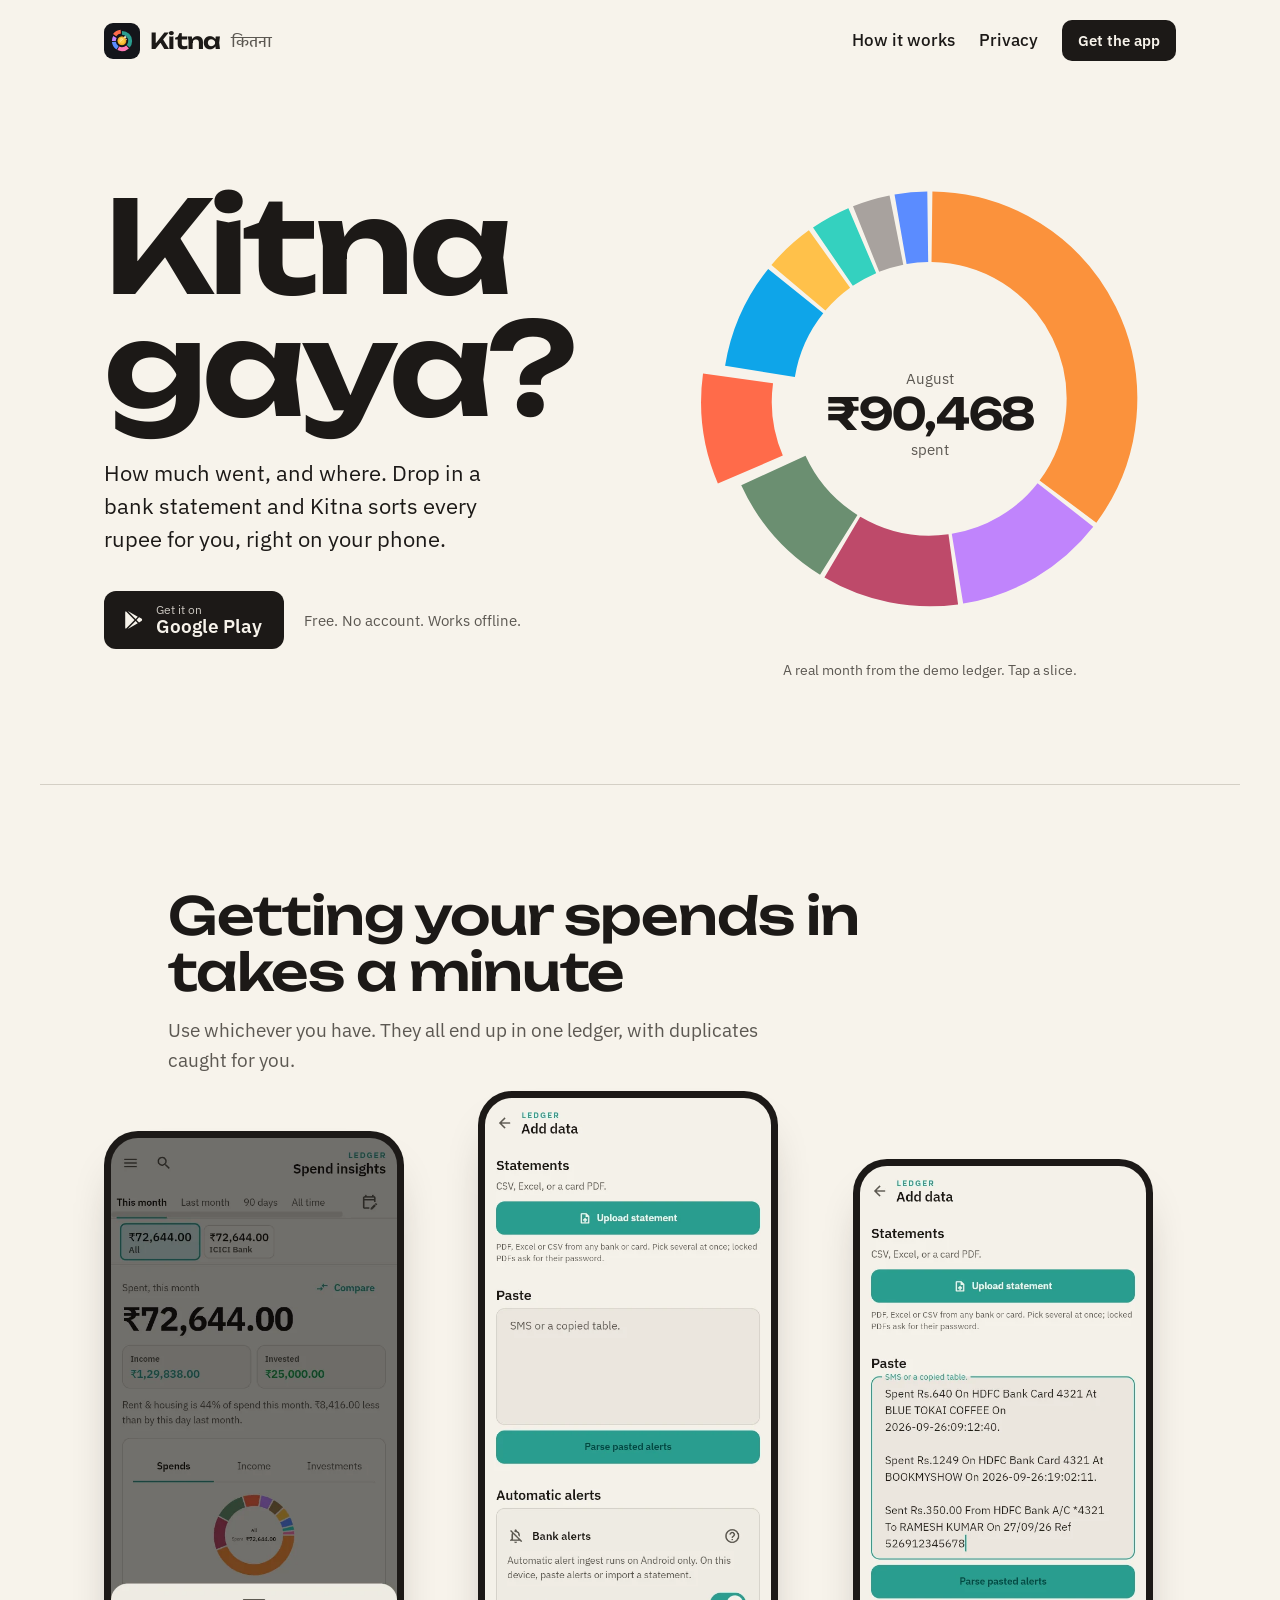
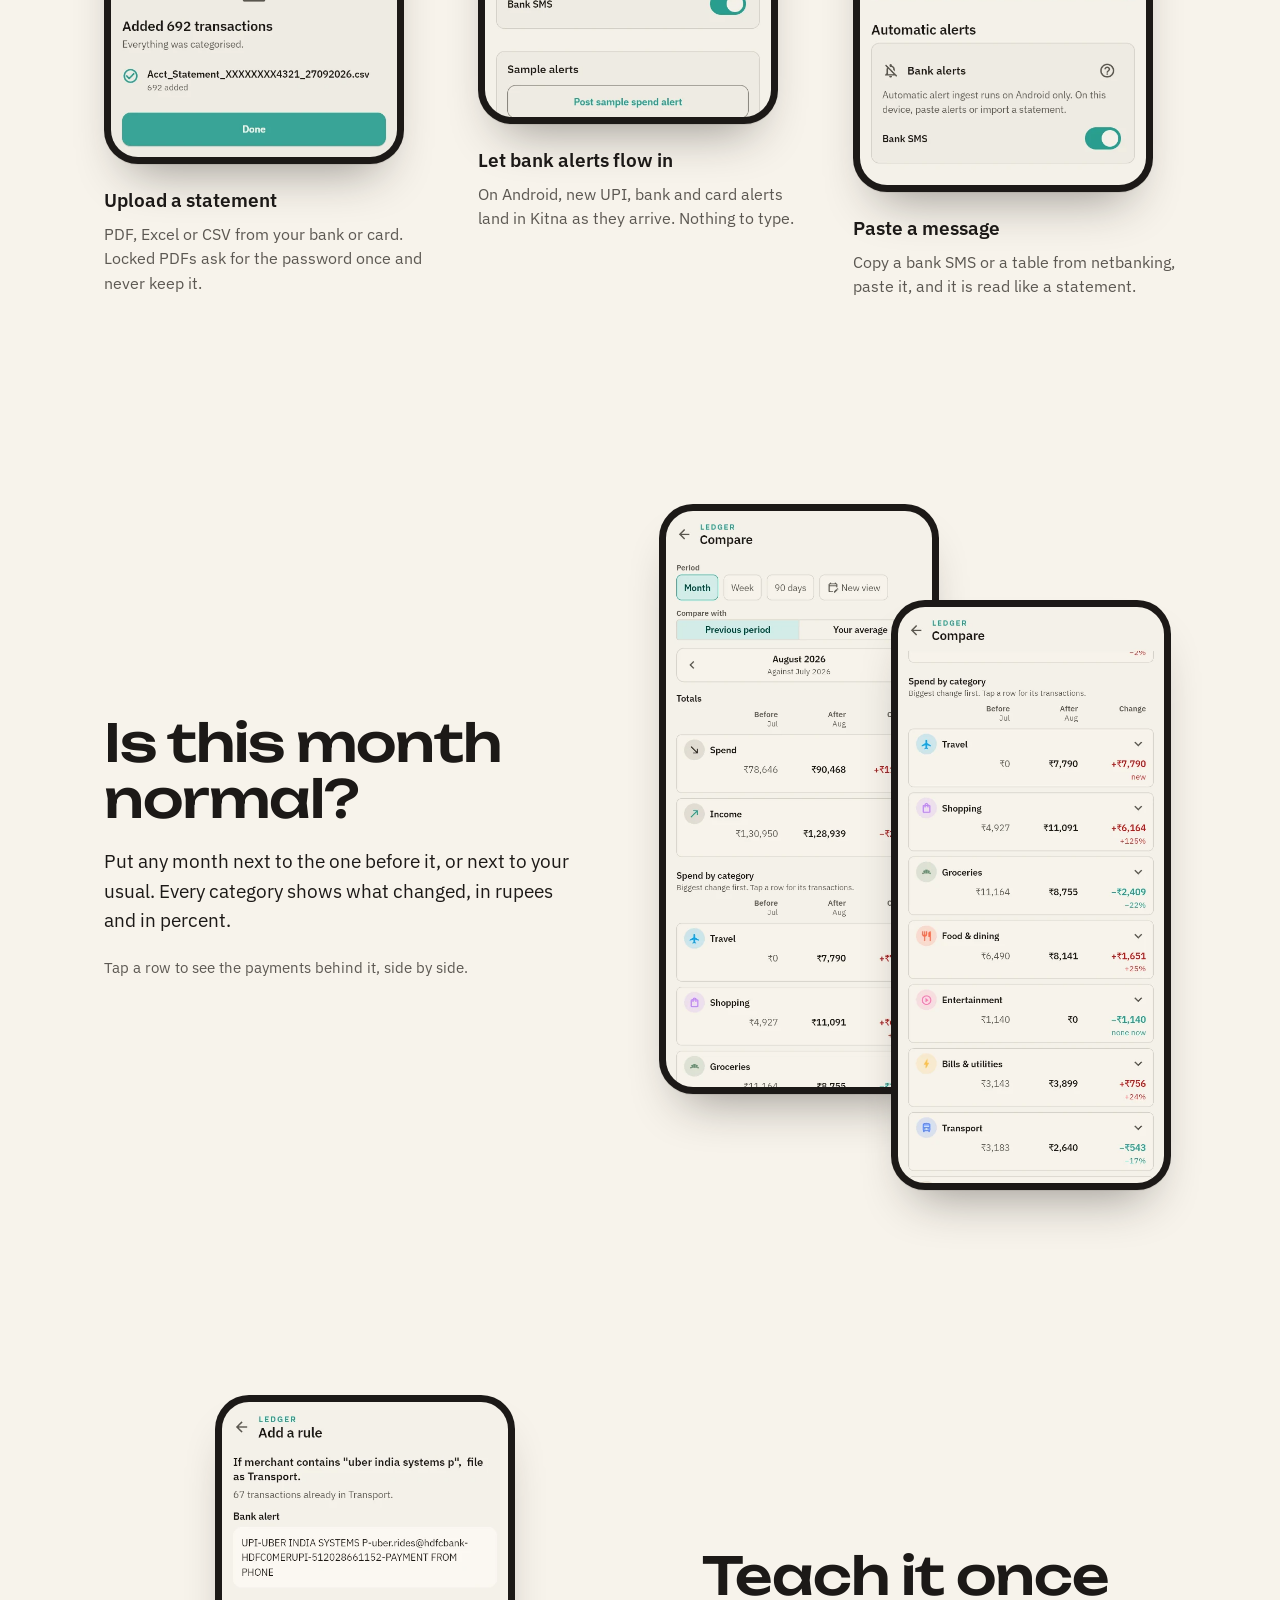
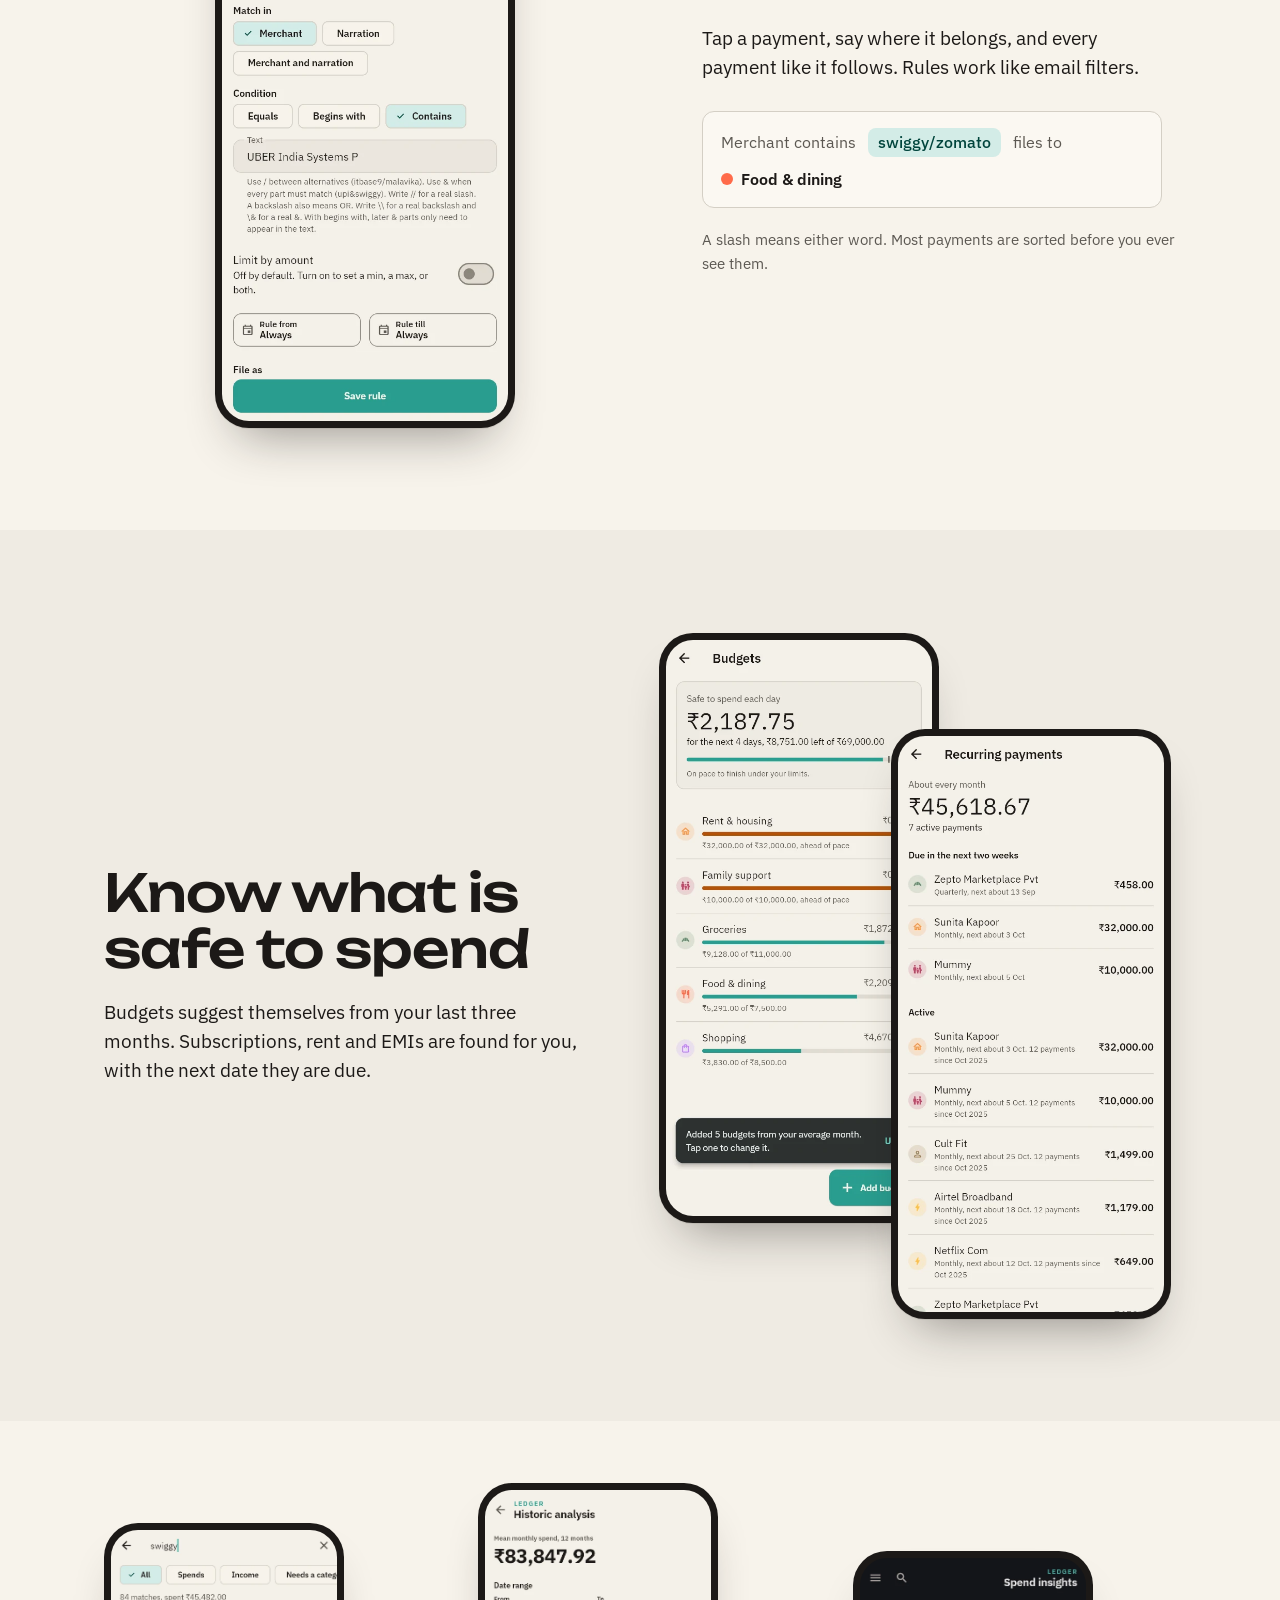
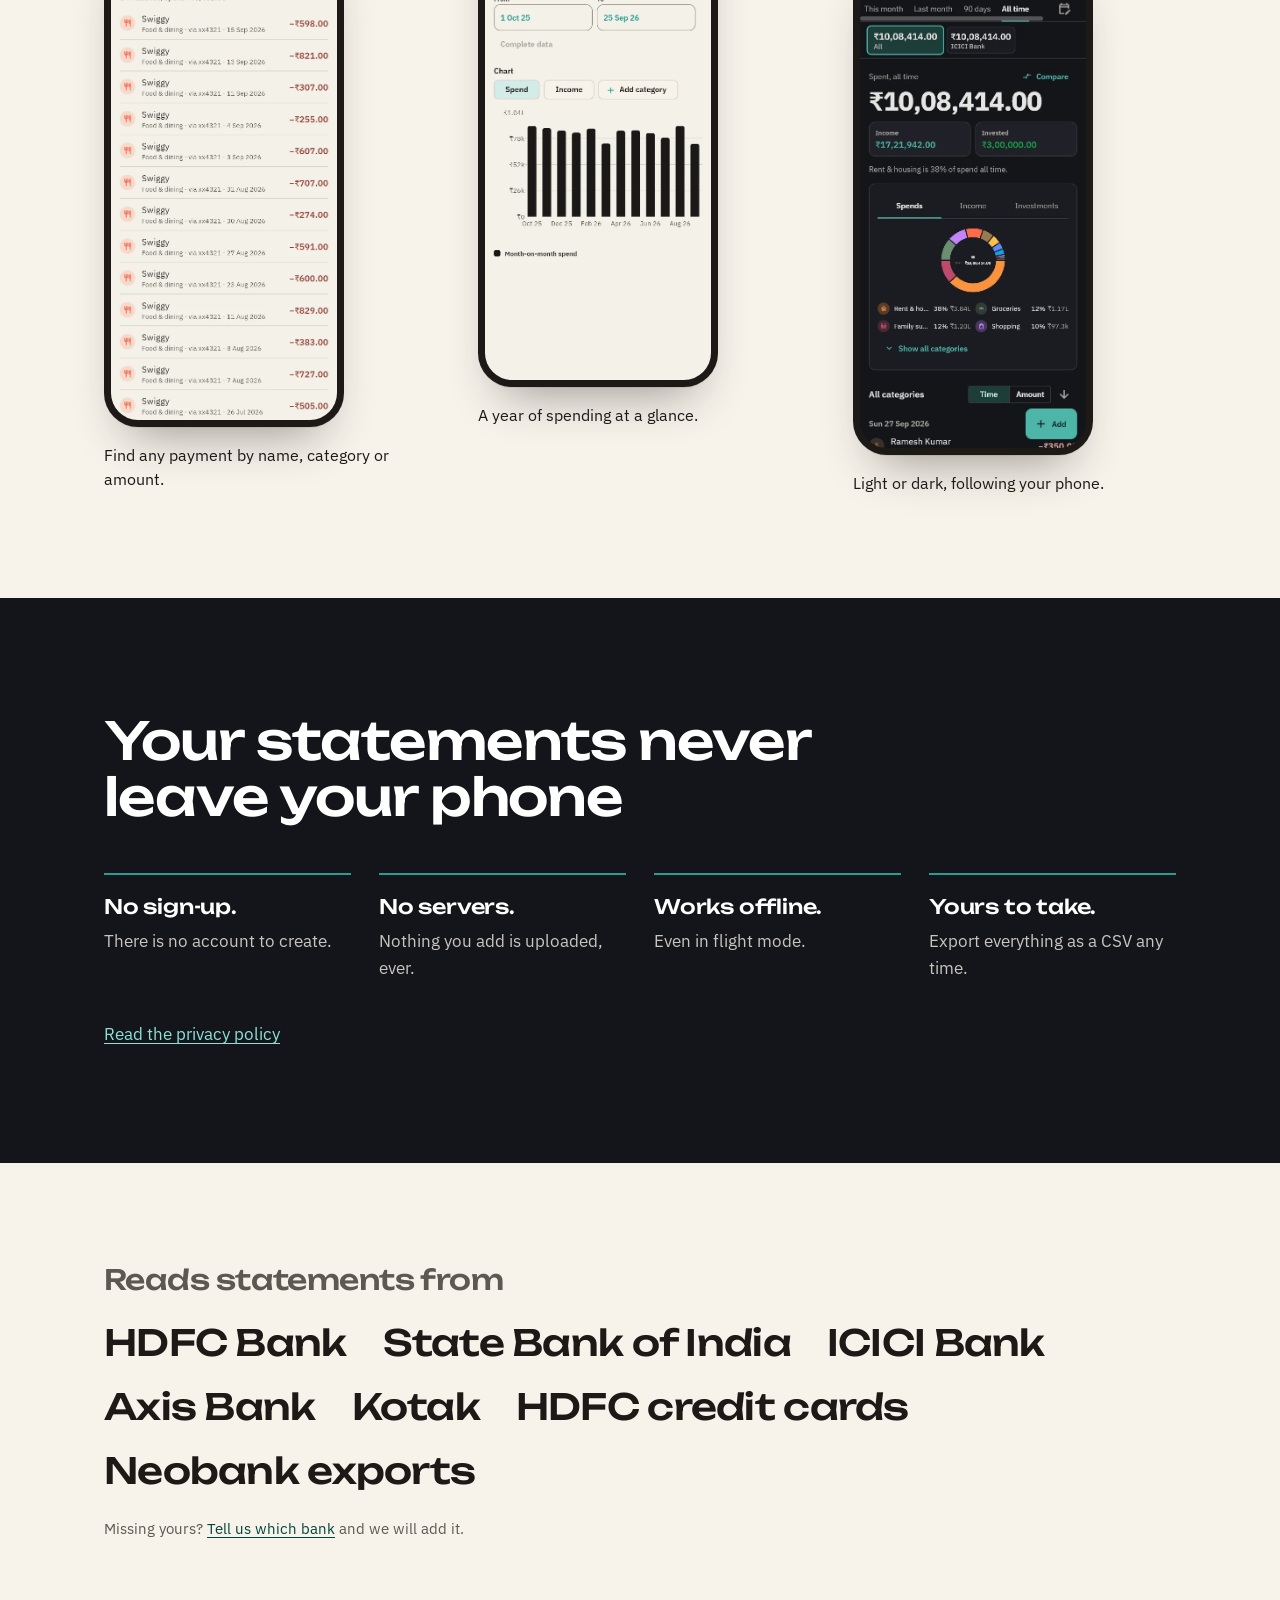
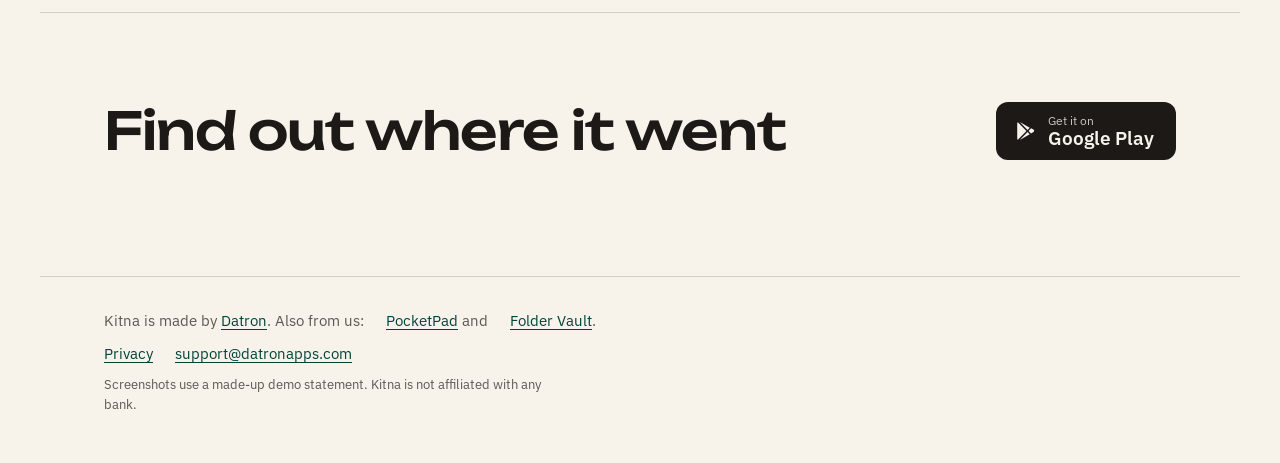
==== index.html @ cb7d28a0 "Kitna landing page, privacy policy and demo screenshots. Static site for GitHub Pages at kitna.datro" ====
<!doctype html>
<html lang="en-IN">
<head>
  <meta charset="utf-8">
  <meta name="viewport" content="width=device-width, initial-scale=1">
  <title>Kitna: see where your money went</title>
  <meta name="description" content="Drop in a bank or card statement and Kitna sorts every rupee into categories, right on your Android phone. Compare months, set budgets, find subscriptions. No account, fully offline.">
  <link rel="canonical" href="https://kitna.datronapps.com/">
  <meta name="theme-color" content="#F7F3EB">
  <link rel="icon" type="image/svg+xml" href="assets/icons/kitna.svg">
  <link rel="icon" type="image/png" sizes="512x512" href="assets/icons/kitna_512.png">
  <link rel="apple-touch-icon" href="assets/icons/kitna_512.png">

  <meta property="og:type" content="website">
  <meta property="og:site_name" content="Kitna">
  <meta property="og:title" content="Kitna: see where your money went">
  <meta property="og:description" content="Bank statements and alerts in, a clear monthly spending picture out. Private, offline, made for Indian banks.">
  <meta property="og:url" content="https://kitna.datronapps.com/">
  <meta property="og:image" content="https://kitna.datronapps.com/assets/og_banner.png">
  <meta name="twitter:card" content="summary_large_image">

  <link rel="preconnect" href="https://fonts.googleapis.com">
  <link rel="preconnect" href="https://fonts.gstatic.com" crossorigin>
  <link href="https://fonts.googleapis.com/css2?family=IBM+Plex+Sans:wght@400;500;600&family=IBM+Plex+Sans+Devanagari:wght@500&family=Unbounded:wght@500;600&display=swap" rel="stylesheet">
  <link rel="stylesheet" href="styles.css">

  <script type="application/ld+json">
  {
    "@context": "https://schema.org",
    "@type": "SoftwareApplication",
    "name": "Kitna",
    "alternateName": "Kitna: spending insights",
    "operatingSystem": "Android",
    "applicationCategory": "FinanceApplication",
    "description": "Turns Indian bank and card statements, UPI and bank alerts into a monthly spending picture. Everything stays on the phone.",
    "offers": { "@type": "Offer", "price": "0", "priceCurrency": "INR" },
    "publisher": { "@type": "Organization", "name": "Datron", "url": "https://datronapps.com" }
  }
  </script>
</head>
<body>
  <a class="skip" href="#main">Skip to content</a>

  <header class="top">
    <a class="brand" href="./" aria-label="Kitna home">
      <img src="assets/icons/kitna.svg" alt="" width="36" height="36">
      <span class="brand-name">Kitna</span>
      <span class="brand-hi" lang="hi">कितना</span>
    </a>
    <nav class="top-nav" aria-label="Main">
      <a href="#ways">How it works</a>
      <a href="#privacy">Privacy</a>
      <a class="btn btn-small" href="https://play.google.com/store/apps/details?id=com.datron.budjet_spendtracker" data-play>Get the app</a>
    </nav>
  </header>

  <main id="main">
    <!-- Hero: the ring is the one bold thing on the page. -->
    <section class="hero">
      <div class="hero-copy">
        <h1>Kitna gaya?</h1>
        <p class="lead">How much went, and where. Drop in a bank statement and Kitna sorts every rupee for you, right on your phone.</p>
        <div class="cta-row">
          <a class="btn play" href="https://play.google.com/store/apps/details?id=com.datron.budjet_spendtracker" data-play>
            <svg viewBox="0 0 24 24" width="22" height="22" aria-hidden="true"><path fill="currentColor" d="M4.2 2.4 13.6 12l-9.4 9.6a1.6 1.6 0 0 1-.7-1.4V3.8c0-.6.3-1.1.7-1.4Zm10.6 10.8 2.4 2.4-10.9 6.2 8.5-8.6Zm3.8-4.3 2.6 1.5c1 .6 1 2.1 0 2.7l-2.6 1.5-2.7-2.6 2.7-3.1ZM6.3 2.2l10.9 6.2-2.4 2.4-8.5-8.6Z"/></svg>
            <span><small>Get it on</small>Google Play</span>
          </a>
          <p class="cta-note">Free. No account. Works offline.</p>
        </div>
      </div>

      <figure class="ring-wrap">
        <svg class="ring" id="ring" viewBox="-160 -160 320 320" role="group" aria-label="August spending by category. Select a slice to see its amount."></svg>
        <div class="ring-centre" aria-live="polite">
          <span class="rc-label" id="rc-label">August</span>
          <span class="rc-amount" id="rc-amount">₹90,468</span>
          <span class="rc-sub" id="rc-sub">spent</span>
        </div>
        <figcaption>A real month from the demo ledger. Tap a slice.</figcaption>
      </figure>
    </section>

    <section class="ways" id="ways" aria-labelledby="ways-h">
      <div class="section-head">
        <h2 id="ways-h">Getting your spends in takes a minute</h2>
        <p>Use whichever you have. They all end up in one ledger, with duplicates caught for you.</p>
      </div>
      <ul class="phones-row">
        <li>
          <div class="phone"><img src="assets/screenshots/import.webp" alt="Import sheet: Added 692 transactions, everything was categorised." width="515" height="1115" loading="lazy"></div>
          <h3>Upload a statement</h3>
          <p>PDF, Excel or CSV from your bank or card. Locked PDFs ask for the password once and never keep it.</p>
        </li>
        <li>
          <div class="phone"><img src="assets/screenshots/alerts.webp" alt="Add data page with automatic bank alerts switched on." width="515" height="1115" loading="lazy"></div>
          <h3>Let bank alerts flow in</h3>
          <p>On Android, new UPI, bank and card alerts land in Kitna as they arrive. Nothing to type.</p>
        </li>
        <li>
          <div class="phone"><img src="assets/screenshots/paste-sms.webp" alt="Three bank SMS pasted into the paste box." width="515" height="1115" loading="lazy"></div>
          <h3>Paste a message</h3>
          <p>Copy a bank SMS or a table from netbanking, paste it, and it is read like a statement.</p>
        </li>
      </ul>
    </section>

    <section class="feature compare" aria-labelledby="compare-h">
      <div class="feature-copy">
        <h2 id="compare-h">Is this month normal?</h2>
        <p>Put any month next to the one before it, or next to your usual. Every category shows what changed, in rupees and in percent.</p>
        <p class="aside">Tap a row to see the payments behind it, side by side.</p>
      </div>
      <div class="feature-art duo">
        <div class="phone"><img src="assets/screenshots/compare.webp" alt="Compare: August 2026 against July 2026, spend up 15 percent." width="515" height="1115" loading="lazy"></div>
        <div class="phone offset"><img src="assets/screenshots/compare-row.webp" alt="Compare by category, travel and shopping up the most." width="515" height="1115" loading="lazy"></div>
      </div>
    </section>

    <section class="feature rules" aria-labelledby="rules-h">
      <div class="feature-art">
        <div class="phone"><img src="assets/screenshots/rule-editor.webp" alt="Add a rule: if merchant contains Uber India, file as Transport." width="515" height="1115" loading="lazy"></div>
      </div>
      <div class="feature-copy">
        <h2 id="rules-h">Teach it once</h2>
        <p>Tap a payment, say where it belongs, and every payment like it follows. Rules work like email filters.</p>
        <div class="rule-demo" aria-label="Example rule">
          <span class="rd-field">Merchant contains</span>
          <code>swiggy/zomato</code>
          <span class="rd-files">files to</span>
          <span class="rd-cat"><i style="background:#FF6B4A"></i>Food &amp; dining</span>
        </div>
        <p class="aside">A slash means either word. Most payments are sorted before you ever see them.</p>
      </div>
    </section>

    <section class="feature plan" aria-labelledby="plan-h">
      <div class="feature-copy">
        <h2 id="plan-h">Know what is safe to spend</h2>
        <p>Budgets suggest themselves from your last three months. Subscriptions, rent and EMIs are found for you, with the next date they are due.</p>
      </div>
      <div class="feature-art duo">
        <div class="phone"><img src="assets/screenshots/budgets.webp" alt="Budgets: safe to spend 2,187 rupees each day for the next 4 days." width="515" height="1115" loading="lazy"></div>
        <div class="phone offset"><img src="assets/screenshots/recurring.webp" alt="Recurring payments: about 45,618 rupees a month across 7 active payments." width="515" height="1115" loading="lazy"></div>
      </div>
    </section>

    <section class="more" aria-labelledby="more-h">
      <h2 id="more-h" class="visually-hidden">More in the app</h2>
      <ul class="phones-row small">
        <li>
          <div class="phone"><img src="assets/screenshots/search.webp" alt="Search for swiggy: 84 matches." width="515" height="1115" loading="lazy"></div>
          <p>Find any payment by name, category or amount.</p>
        </li>
        <li>
          <div class="phone"><img src="assets/screenshots/historic.webp" alt="Historic analysis: mean monthly spend over 12 months." width="515" height="1115" loading="lazy"></div>
          <p>A year of spending at a glance.</p>
        </li>
        <li>
          <div class="phone"><img src="assets/screenshots/home-dark.webp" alt="Home screen in the dark theme." width="515" height="1115" loading="lazy"></div>
          <p>Light or dark, following your phone.</p>
        </li>
      </ul>
    </section>

    <section class="privacy" id="privacy" aria-labelledby="privacy-h">
      <h2 id="privacy-h">Your statements never leave your phone</h2>
      <ul class="facts">
        <li><strong>No sign-up.</strong> There is no account to create.</li>
        <li><strong>No servers.</strong> Nothing you add is uploaded, ever.</li>
        <li><strong>Works offline.</strong> Even in flight mode.</li>
        <li><strong>Yours to take.</strong> Export everything as a CSV any time.</li>
      </ul>
      <p class="privacy-link"><a href="privacy.html">Read the privacy policy</a></p>
    </section>

    <section class="banks" aria-labelledby="banks-h">
      <h2 id="banks-h">Reads statements from</h2>
      <ul class="bank-list">
        <li>HDFC Bank</li><li>State Bank of India</li><li>ICICI Bank</li><li>Axis Bank</li><li>Kotak</li><li>HDFC credit cards</li><li>Neobank exports</li>
      </ul>
      <p class="aside">Missing yours? <a href="mailto:support@datronapps.com?subject=Kitna%20bank%20request">Tell us which bank</a> and we will add it.</p>
    </section>

    <section class="closing">
      <h2>Find out where it went</h2>
      <a class="btn play" href="https://play.google.com/store/apps/details?id=com.datron.budjet_spendtracker" data-play>
        <svg viewBox="0 0 24 24" width="22" height="22" aria-hidden="true"><path fill="currentColor" d="M4.2 2.4 13.6 12l-9.4 9.6a1.6 1.6 0 0 1-.7-1.4V3.8c0-.6.3-1.1.7-1.4Zm10.6 10.8 2.4 2.4-10.9 6.2 8.5-8.6Zm3.8-4.3 2.6 1.5c1 .6 1 2.1 0 2.7l-2.6 1.5-2.7-2.6 2.7-3.1ZM6.3 2.2l10.9 6.2-2.4 2.4-8.5-8.6Z"/></svg>
        <span><small>Get it on</small>Google Play</span>
      </a>
    </section>
  </main>

  <footer class="foot">
    <p>Kitna is made by <a href="https://datronapps.com">Datron</a>. Also from us: <a href="https://pocketpad.datronapps.com">PocketPad</a> and <a href="https://foldervault.datronapps.com">Folder Vault</a>.</p>
    <p><a href="privacy.html">Privacy</a> <a href="mailto:support@datronapps.com">support@datronapps.com</a></p>
    <p class="fine">Screenshots use a made-up demo statement. Kitna is not affiliated with any bank.</p>
  </footer>

  <script src="ring.js" defer></script>
</body>
</html>
---- styles.css ----
/* Kitna site. Paper and ink from the app, brand teal for actions,
   graphite for the one privacy band. Category hues live only in the ring. */
:root {
  --paper: #F7F3EB;
  --paper-deep: #EFEBE3;
  --ink: #1C1917;
  --ink-soft: #5C5852;
  --rule: #D4CFC5;
  --teal: #2A9D8F;
  --teal-deep: #00443C;
  --teal-tint: #D3ECE7;
  --graphite: #14151A;
  --graphite-text: #E7E5E4;
  --coin: #F7B52C;

  --display: "Unbounded", "IBM Plex Sans", system-ui, sans-serif;
  --body: "IBM Plex Sans", system-ui, sans-serif;

  --gutter: clamp(16px, 5vw, 72px);
  --max: 1200px;
  --phone-radius: 34px;
}

*, *::before, *::after { box-sizing: border-box; }
html { scroll-behavior: smooth; -webkit-text-size-adjust: 100%; }
body {
  margin: 0;
  background: var(--paper);
  color: var(--ink);
  font: 400 17px/1.55 var(--body);
  font-feature-settings: "tnum" 1;
  overflow-x: hidden;
}
img { display: block; max-width: 100%; height: auto; }
a { color: var(--teal-deep); text-underline-offset: 3px; }
a:hover { color: var(--teal); }
:focus-visible { outline: 3px solid var(--teal); outline-offset: 3px; border-radius: 4px; }

h1, h2, h3 { font-family: var(--display); font-weight: 500; margin: 0; letter-spacing: -0.02em; }
h1 { font-size: clamp(56px, 10vw, 128px); font-weight: 600; line-height: 0.95; letter-spacing: -0.04em; }
h2 { font-size: clamp(30px, 4.4vw, 52px); line-height: 1.08; max-width: 16ch; }
h3 { font-family: var(--body); font-weight: 600; font-size: 19px; letter-spacing: 0; margin-top: 22px; }
p { margin: 0; max-width: 58ch; }

.skip { position: absolute; left: -999px; top: 8px; background: var(--ink); color: var(--paper); padding: 8px 14px; z-index: 10; }
.skip:focus { left: 8px; }
.visually-hidden { position: absolute; width: 1px; height: 1px; overflow: hidden; clip: rect(0 0 0 0); white-space: nowrap; }

/* Header */
.top {
  display: flex; align-items: center; justify-content: space-between; gap: 16px;
  max-width: var(--max); margin: 0 auto; padding: 20px var(--gutter);
}
.brand { display: flex; align-items: center; gap: 10px; text-decoration: none; color: var(--ink); }
.brand img { border-radius: 9px; }
.brand-name { font-family: var(--display); font-weight: 600; font-size: 22px; letter-spacing: -0.03em; }
.brand-hi { font-family: "IBM Plex Sans Devanagari", var(--body); font-weight: 500; font-size: 15px; color: var(--ink-soft); padding-top: 3px; }
.top-nav { display: flex; align-items: center; gap: 24px; }
.top-nav a:not(.btn) { color: var(--ink); text-decoration: none; font-weight: 500; }
.top-nav a:not(.btn):hover { color: var(--teal-deep); text-decoration: underline; }

/* Buttons */
.btn {
  display: inline-flex; align-items: center; gap: 12px;
  background: var(--ink); color: var(--paper); text-decoration: none;
  border-radius: 12px; padding: 12px 22px 12px 18px; font-weight: 600;
}
.btn:hover { background: var(--teal-deep); color: #fff; }
.btn-small { padding: 9px 16px; font-size: 15px; border-radius: 10px; }
.play span { display: flex; flex-direction: column; line-height: 1.1; font-size: 19px; }
.play small { font-weight: 400; font-size: 12px; opacity: 0.8; }

/* Hero */
.hero {
  max-width: var(--max); margin: 0 auto; padding: clamp(24px, 6vw, 72px) var(--gutter) clamp(56px, 8vw, 112px);
  display: grid; grid-template-columns: 1.05fr 1fr; align-items: center; gap: clamp(24px, 5vw, 64px);
}
.hero .lead { font-size: clamp(19px, 1.7vw, 22px); line-height: 1.5; margin-top: 28px; max-width: 30ch; color: var(--ink); }
.cta-row { display: flex; flex-wrap: wrap; align-items: center; gap: 14px 20px; margin-top: 36px; }
.cta-note { color: var(--ink-soft); font-size: 15px; }

.ring-wrap { position: relative; margin: 0; justify-self: center; width: min(100%, 520px); }
.ring { width: 100%; height: auto; overflow: visible; }
.ring .slice { fill: none; cursor: pointer; transition: transform 260ms cubic-bezier(.2,.8,.2,1), opacity 200ms; }
.ring .slice:focus { outline: none; }
.ring .slice:focus-visible { stroke: var(--ink) !important; }
.ring.has-active .slice:not(.active) { opacity: 0.45; }
.ring-centre {
  position: absolute; left: 50%; top: 50%; transform: translate(-50%, -54%);
  display: flex; flex-direction: column; align-items: center; text-align: center; pointer-events: none; width: 46%;
}
.rc-label { font-size: 15px; color: var(--ink-soft); }
.rc-amount { font-family: var(--display); font-weight: 600; font-size: clamp(26px, 4.2vw, 44px); letter-spacing: -0.03em; line-height: 1.1; }
.rc-sub { font-size: 15px; color: var(--ink-soft); }
.ring-wrap figcaption { text-align: center; color: var(--ink-soft); font-size: 14px; margin-top: 8px; }

/* Phones */
.phone {
  border-radius: var(--phone-radius); background: var(--ink); padding: 7px;
  box-shadow: 0 1px 0 rgba(28,25,23,.08), 0 28px 50px -24px rgba(28,25,23,.45);
}
.phone img { border-radius: calc(var(--phone-radius) - 7px); width: 100%; aspect-ratio: 515 / 1115; object-fit: cover; }

/* Sections */
.section-head, .ways, .feature, .more, .banks, .closing { max-width: var(--max); margin: 0 auto; padding-left: var(--gutter); padding-right: var(--gutter); }
.section-head p { margin-top: 16px; color: var(--ink-soft); font-size: 19px; }
.aside { color: var(--ink-soft); font-size: 15px; margin-top: 18px; }

.ways { padding-top: clamp(56px, 8vw, 104px); padding-bottom: clamp(56px, 8vw, 104px); border-top: 1px solid var(--rule); }
.phones-row { list-style: none; margin: 56px 0 0; padding: 0; display: grid; grid-template-columns: repeat(3, 1fr); gap: clamp(20px, 4vw, 56px); }
.phones-row li:nth-child(2) { margin-top: -40px; }
.phones-row li:nth-child(3) { margin-top: 28px; }
.phones-row p { color: var(--ink-soft); margin-top: 6px; font-size: 16px; }
.phones-row .phone { max-width: 300px; }
.phones-row.small { margin-top: 0; }
.phones-row.small .phone { max-width: 240px; }
.phones-row.small p { margin-top: 16px; color: var(--ink); }

.feature {
  display: grid; grid-template-columns: 1fr 1.1fr; align-items: center; gap: clamp(32px, 6vw, 96px);
  padding-top: clamp(56px, 8vw, 112px); padding-bottom: clamp(56px, 8vw, 112px);
}
.feature-copy p { margin-top: 20px; font-size: 19px; }
.feature-copy p.aside { font-size: 15px; }
.feature-art { display: flex; justify-content: center; }
.feature-art .phone { width: min(300px, 70vw); }
.feature-art.duo { gap: 0; align-items: flex-start; }
.feature-art.duo .phone { width: min(280px, 44vw); }
.feature-art.duo .offset { margin-left: -48px; margin-top: 96px; }
.rules { grid-template-columns: 1.1fr 1fr; }
.plan { background: var(--paper-deep); max-width: none; padding-left: max(var(--gutter), calc((100vw - var(--max)) / 2 + var(--gutter))); padding-right: max(var(--gutter), calc((100vw - var(--max)) / 2 + var(--gutter))); }

.rule-demo {
  display: flex; flex-wrap: wrap; align-items: center; gap: 10px 12px;
  margin-top: 28px; padding: 16px 18px; border: 1px solid var(--rule); border-radius: 12px; background: #FBF8F2;
  font-size: 16px; max-width: 460px;
}
.rule-demo code { font: 500 16px/1.3 "IBM Plex Sans", monospace; background: var(--teal-tint); color: var(--teal-deep); padding: 4px 10px; border-radius: 8px; }
.rd-field, .rd-files { color: var(--ink-soft); }
.rd-cat { display: inline-flex; align-items: center; gap: 8px; font-weight: 600; }
.rd-cat i { width: 12px; height: 12px; border-radius: 50%; display: inline-block; }

.more { padding-top: clamp(56px, 8vw, 104px); padding-bottom: clamp(56px, 8vw, 104px); }

/* Privacy band: the only dark surface. */
.privacy {
  background: var(--graphite); color: var(--graphite-text);
  padding: clamp(64px, 9vw, 128px) max(var(--gutter), calc((100vw - var(--max)) / 2 + var(--gutter)));
}
.privacy h2 { color: #fff; max-width: 18ch; }
.facts { list-style: none; padding: 0; margin: 48px 0 0; display: grid; grid-template-columns: repeat(4, 1fr); gap: 28px; }
.facts li { border-top: 2px solid var(--teal); padding-top: 16px; font-size: 17px; color: #C9C5C0; }
.facts strong { display: block; color: #fff; font-family: var(--display); font-weight: 500; font-size: 20px; margin-bottom: 6px; letter-spacing: -0.01em; }
.privacy-link { margin-top: 40px; }
.privacy a { color: #8FE0D4; }

.banks { padding-top: clamp(56px, 8vw, 104px); padding-bottom: clamp(40px, 6vw, 72px); }
.banks h2 { font-size: clamp(22px, 2.4vw, 28px); color: var(--ink-soft); font-weight: 500; }
.bank-list { list-style: none; padding: 0; margin: 20px 0 0; display: flex; flex-wrap: wrap; gap: 8px 36px; }
.bank-list li { font-family: var(--display); font-weight: 500; font-size: clamp(22px, 3vw, 36px); letter-spacing: -0.02em; }

.closing { padding-top: clamp(48px, 7vw, 96px); padding-bottom: clamp(64px, 9vw, 128px); display: flex; flex-wrap: wrap; align-items: center; justify-content: space-between; gap: 28px; border-top: 1px solid var(--rule); }
.closing h2 { max-width: none; }

.foot { max-width: var(--max); margin: 0 auto; padding: 32px var(--gutter) 48px; border-top: 1px solid var(--rule); color: var(--ink-soft); font-size: 15px; }
.foot p + p { margin-top: 10px; }
.foot p a + a { margin-left: 18px; }
.foot .fine { font-size: 13px; }

/* Narrow screens */
@media (max-width: 900px) {
  .hero { grid-template-columns: 1fr; }
  .ring-wrap { width: min(100%, 420px); }
  .feature, .rules { grid-template-columns: 1fr; }
  .rules .feature-art { order: 2; }
  .facts { grid-template-columns: repeat(2, 1fr); }
}
@media (max-width: 640px) {
  body { font-size: 16px; }
  .top-nav a:not(.btn) { display: none; }
  .phones-row { grid-template-columns: repeat(3, 72%); overflow-x: auto; scroll-snap-type: x mandatory; scroll-padding-inline: var(--gutter); margin-left: calc(-1 * var(--gutter)); margin-right: calc(-1 * var(--gutter)); padding: 8px var(--gutter) 24px; }
  .phones-row li { scroll-snap-align: start; margin-top: 0 !important; }
  .phones-row.small { grid-template-columns: repeat(3, 60%); }
  .feature-art.duo .phone { width: 58vw; }
  .feature-art.duo .offset { margin-left: -22vw; margin-top: 64px; }
  .facts { grid-template-columns: 1fr; }
  .feature-copy p { font-size: 17px; }
}

@media (prefers-reduced-motion: reduce) {
  html { scroll-behavior: auto; }
  .ring .slice { transition: none; }
}

/* Long-form pages */
.doc { max-width: 760px; margin: 0 auto; padding: clamp(32px, 6vw, 72px) var(--gutter) 72px; }
.doc h1 { font-size: clamp(40px, 6vw, 64px); }
.doc h2 { font-size: clamp(22px, 2.6vw, 28px); margin-top: 48px; max-width: none; }
.doc p, .doc li { font-size: 17px; line-height: 1.65; }
.doc p { margin-top: 16px; }
.doc ul { padding-left: 20px; margin: 16px 0 0; }
.doc li + li { margin-top: 12px; }
.doc-date { color: var(--ink-soft); font-size: 15px !important; }
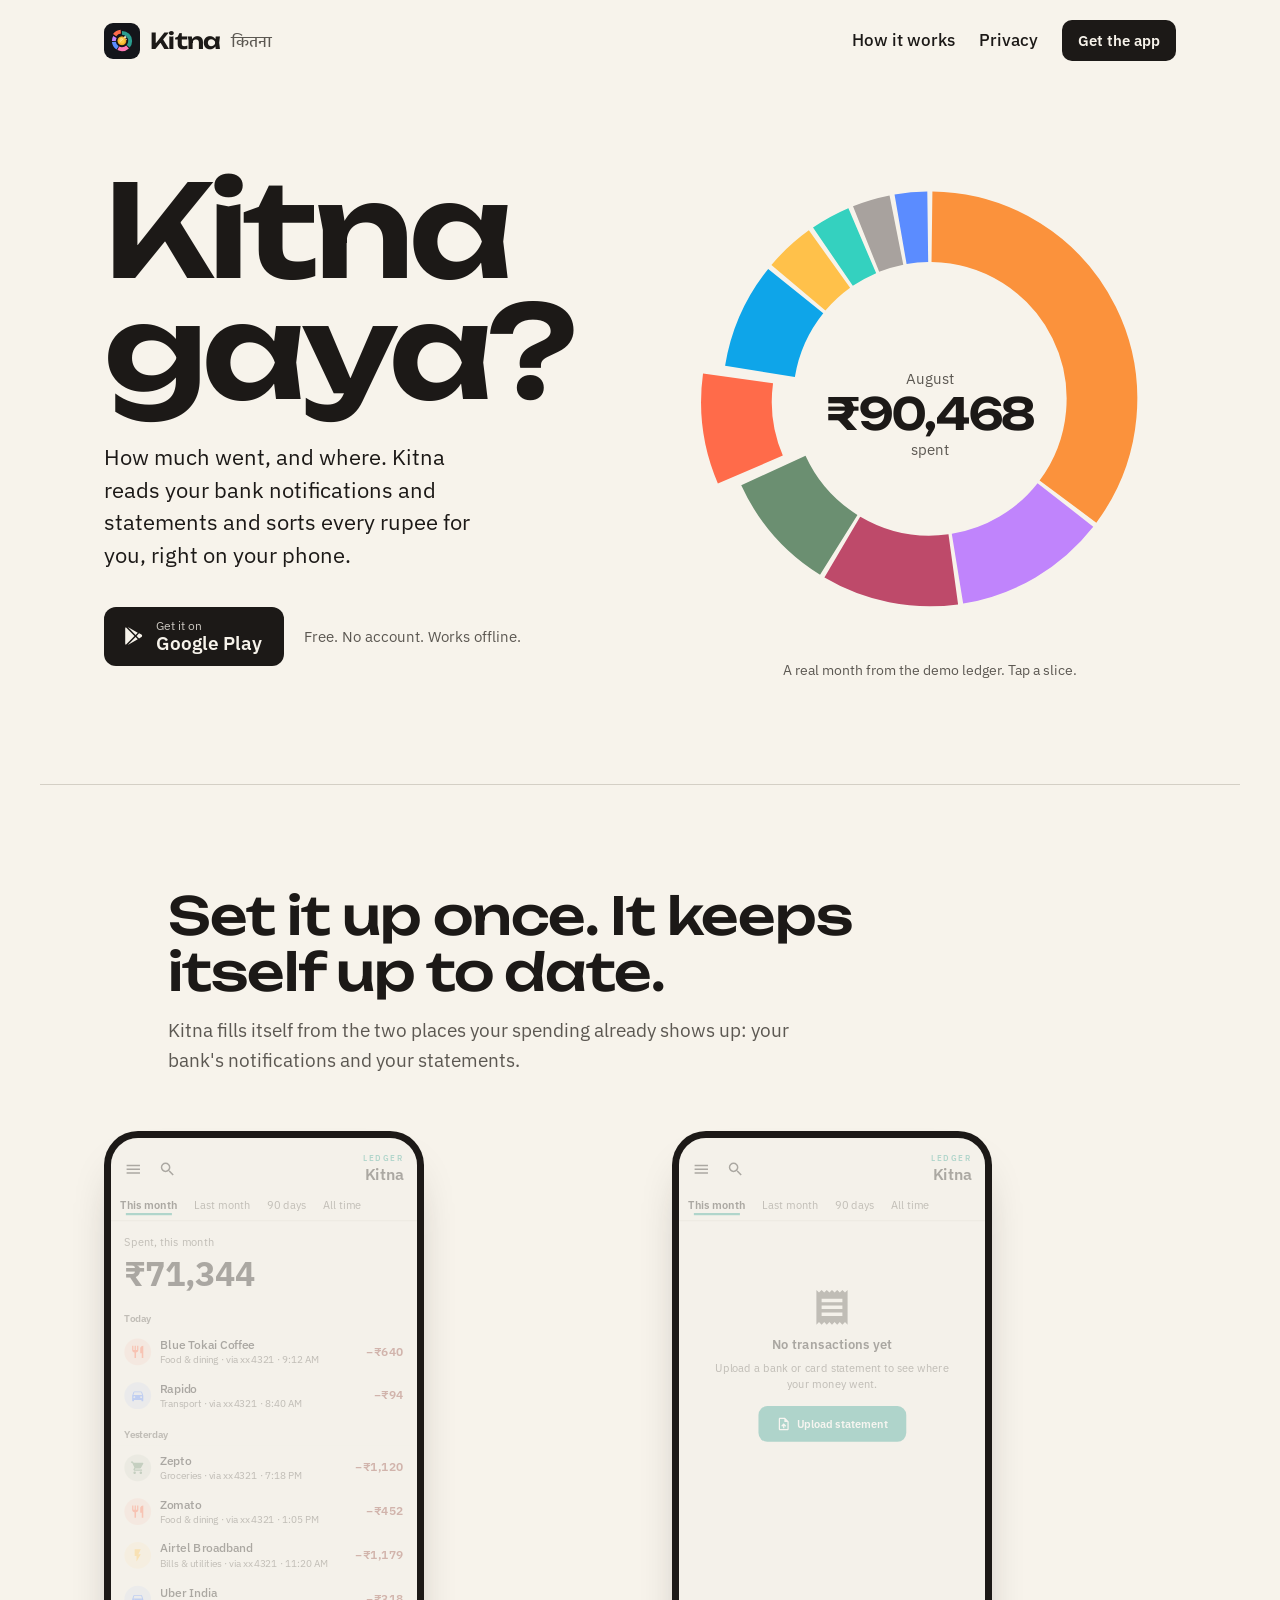
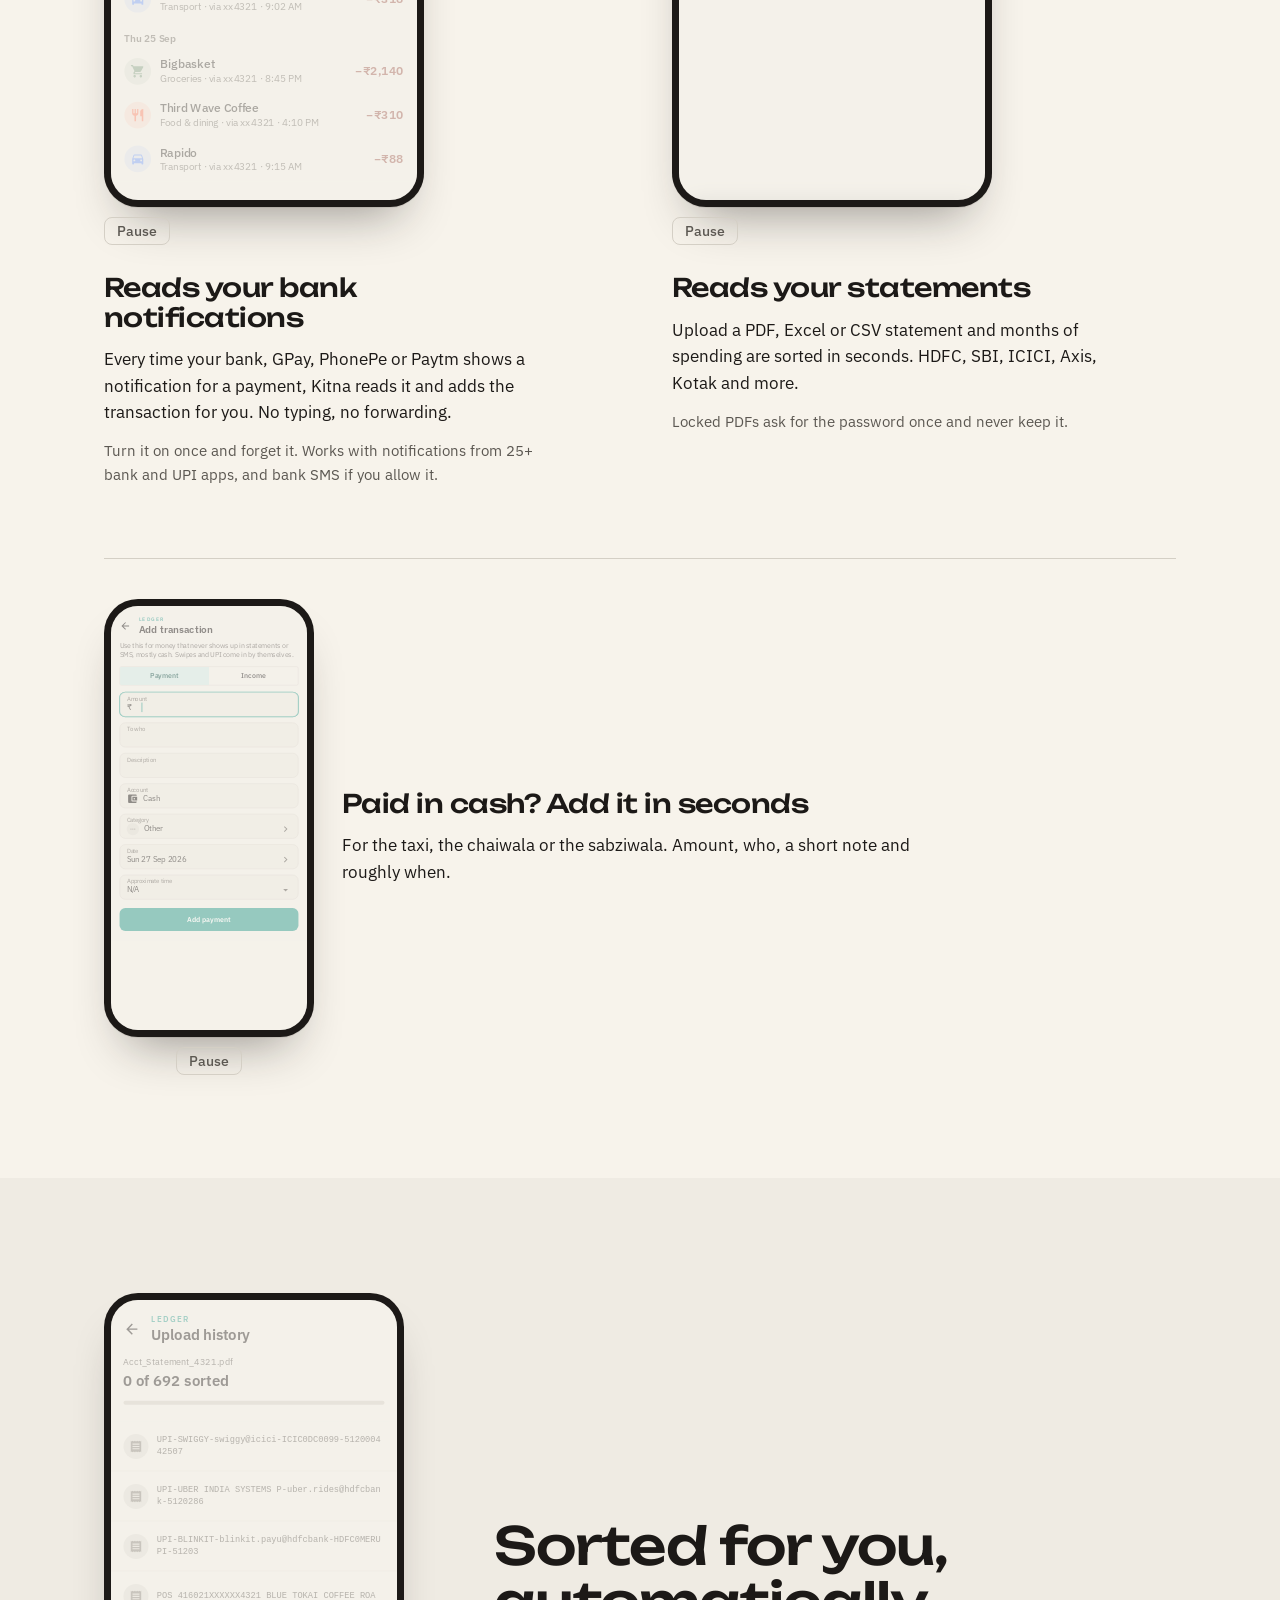
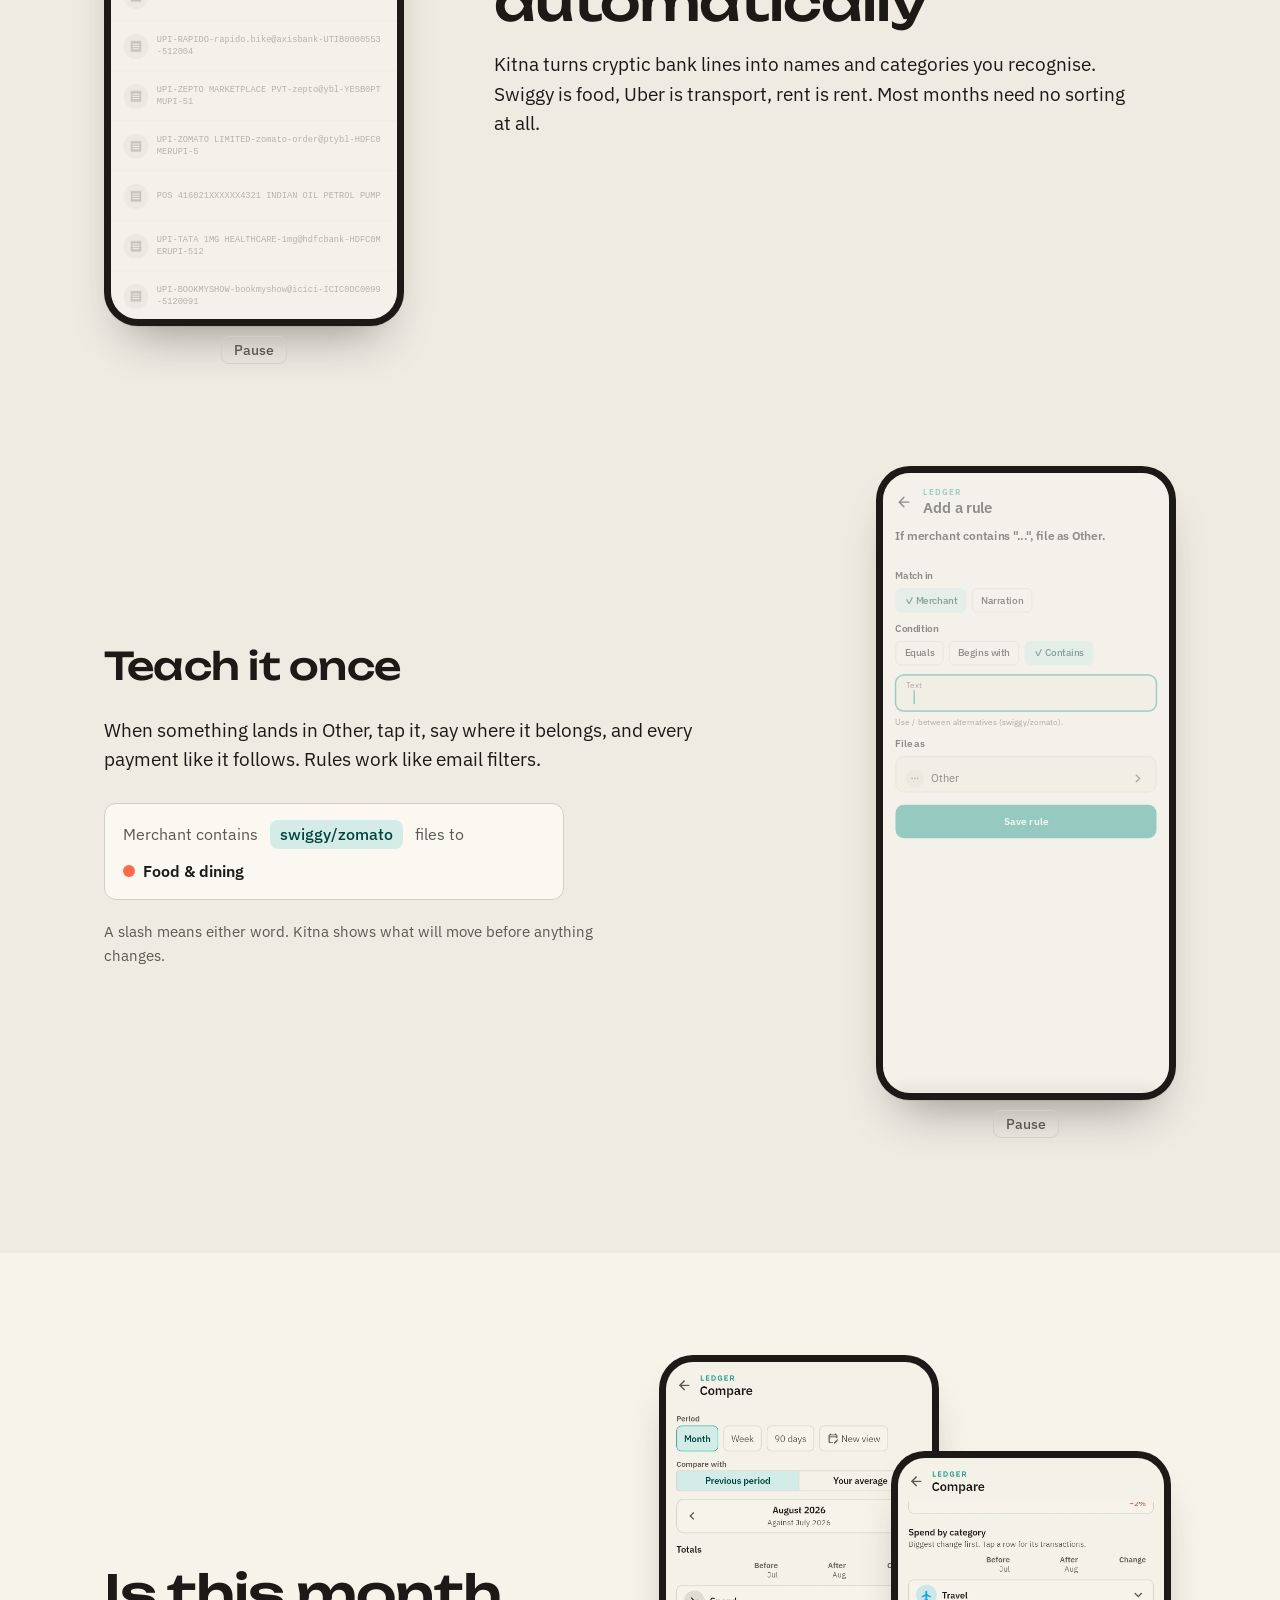
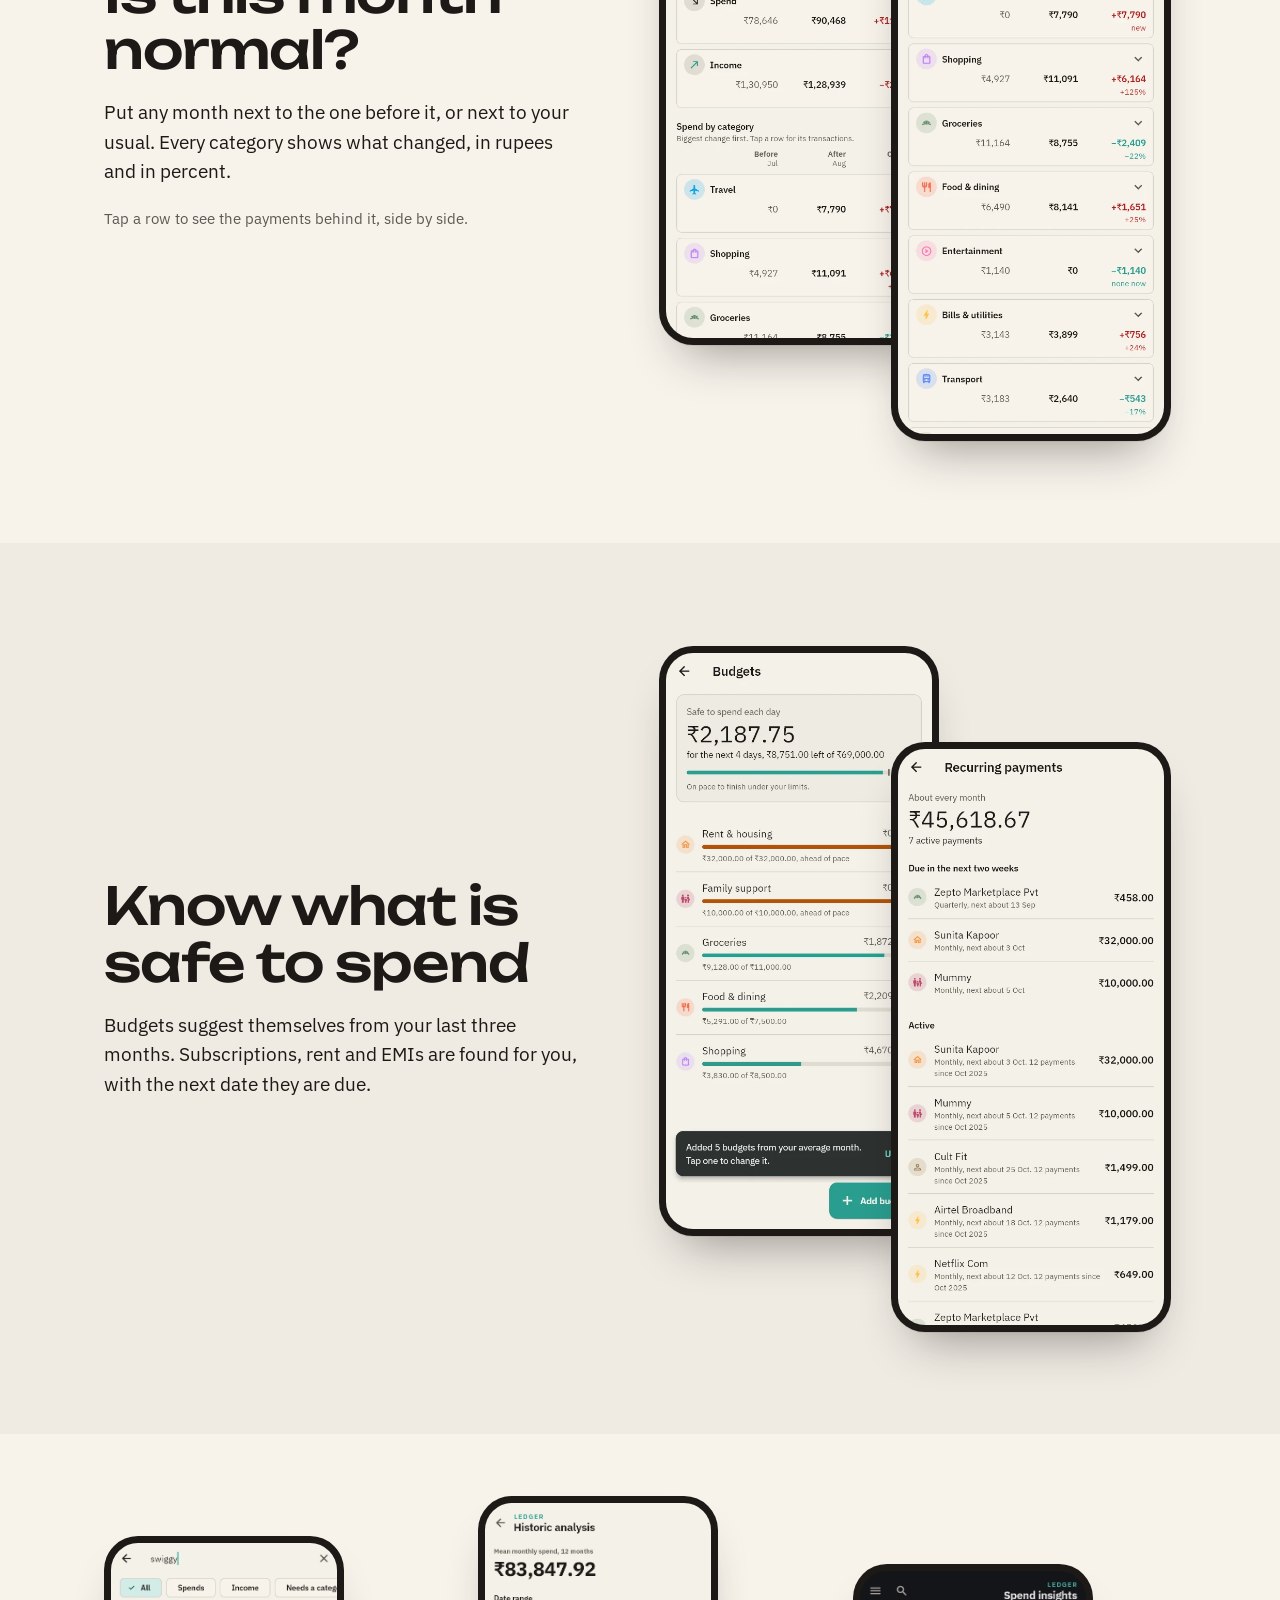
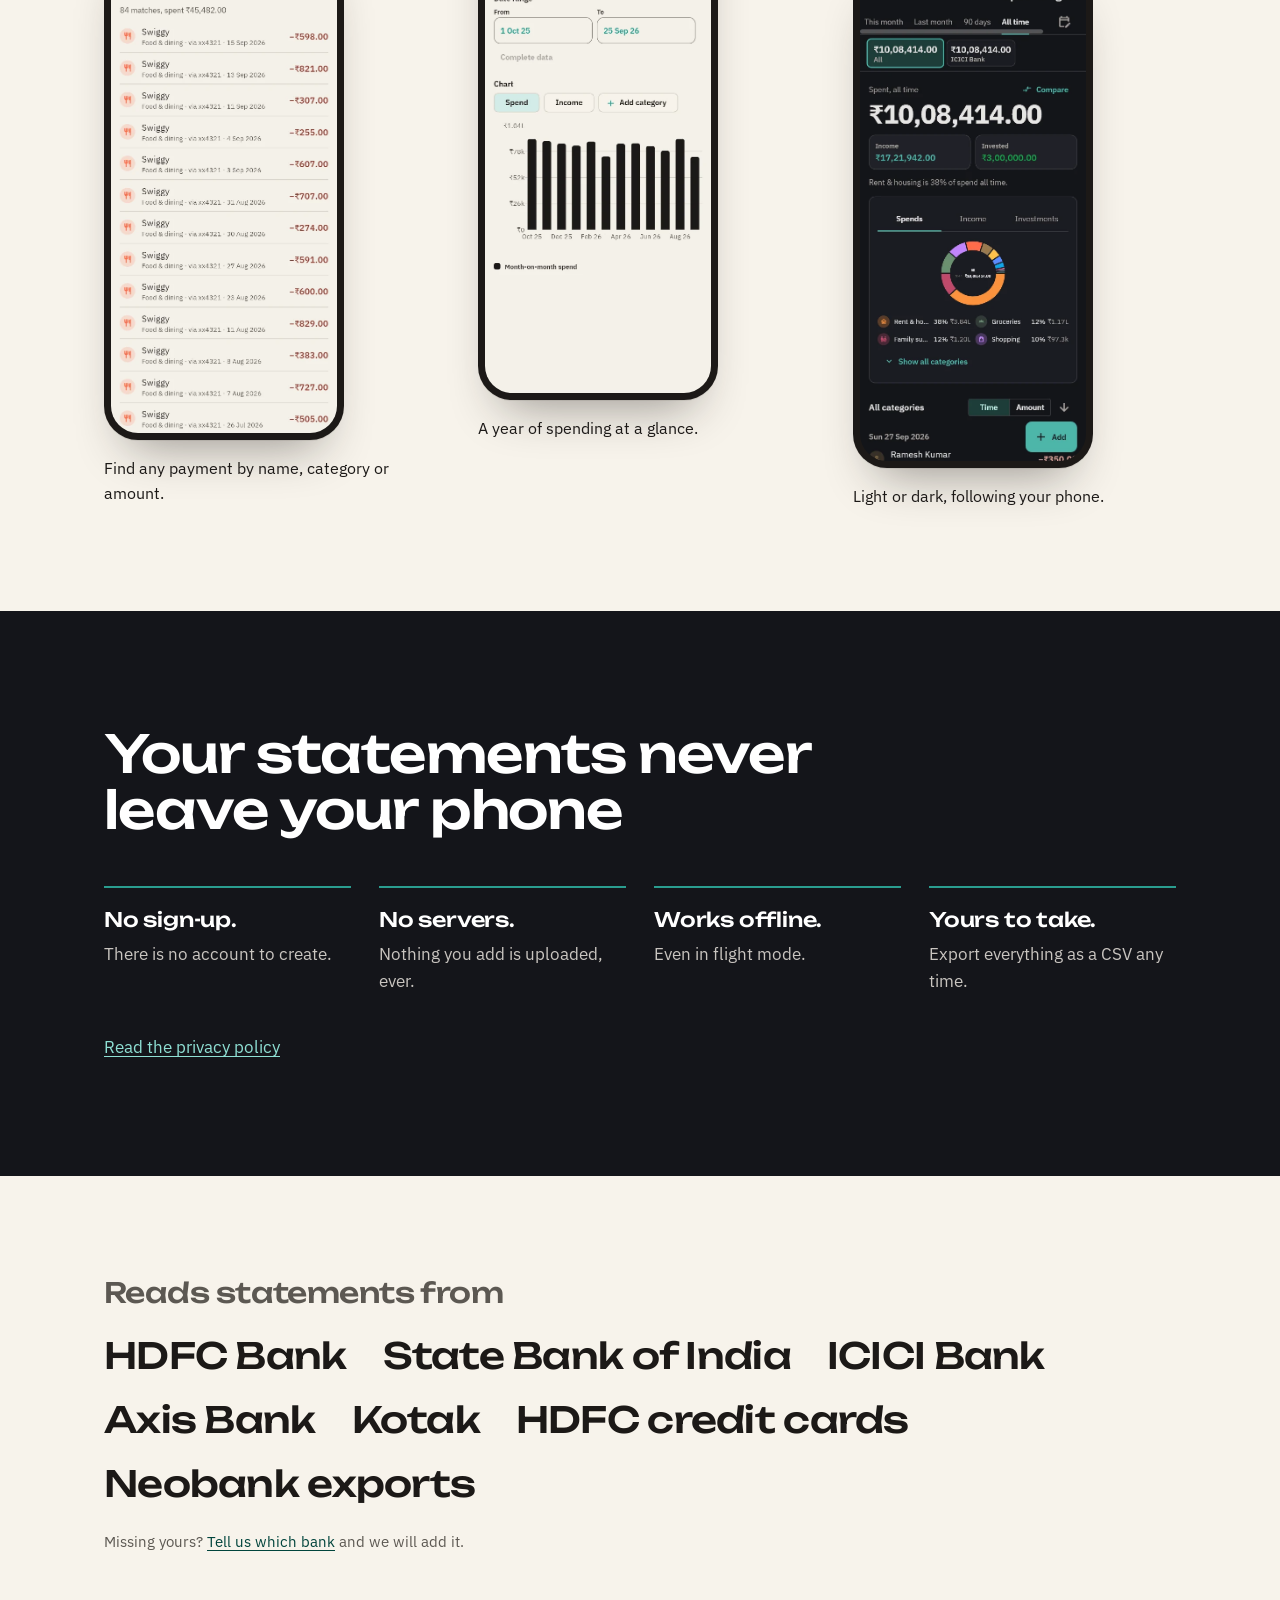
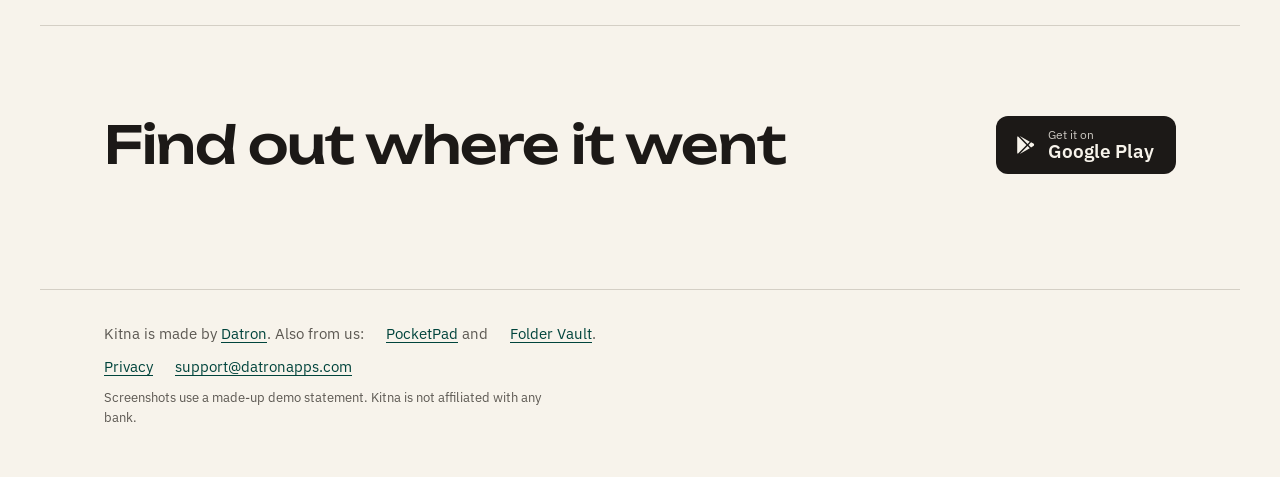
==== commit 8b5d119f: "Live demos for notifications, statements, cash and automatic sorting. Bank notifications and stateme" ====
--- a/index.html
+++ b/index.html
@@ -4,7 +4,7 @@
   <meta charset="utf-8">
   <meta name="viewport" content="width=device-width, initial-scale=1">
   <title>Kitna: see where your money went</title>
-  <meta name="description" content="Drop in a bank or card statement and Kitna sorts every rupee into categories, right on your Android phone. Compare months, set budgets, find subscriptions. No account, fully offline.">
+  <meta name="description" content="Kitna reads your bank notifications and statements and sorts every rupee into categories, right on your Android phone. Compare months, set budgets, find subscriptions. No account, fully offline.">
   <link rel="canonical" href="https://kitna.datronapps.com/">
   <meta name="theme-color" content="#F7F3EB">
   <link rel="icon" type="image/svg+xml" href="assets/icons/kitna.svg">
@@ -23,6 +23,7 @@
   <link rel="preconnect" href="https://fonts.gstatic.com" crossorigin>
   <link href="https://fonts.googleapis.com/css2?family=IBM+Plex+Sans:wght@400;500;600&family=IBM+Plex+Sans+Devanagari:wght@500&family=Unbounded:wght@500;600&display=swap" rel="stylesheet">
   <link rel="stylesheet" href="styles.css">
+  <link rel="stylesheet" href="demos.css">
 
   <script type="application/ld+json">
   {
@@ -59,7 +60,7 @@
     <section class="hero">
       <div class="hero-copy">
         <h1>Kitna gaya?</h1>
-        <p class="lead">How much went, and where. Drop in a bank statement and Kitna sorts every rupee for you, right on your phone.</p>
+        <p class="lead">How much went, and where. Kitna reads your bank notifications and statements and sorts every rupee for you, right on your phone.</p>
         <div class="cta-row">
           <a class="btn play" href="https://play.google.com/store/apps/details?id=com.datron.budjet_spendtracker" data-play>
             <svg viewBox="0 0 24 24" width="22" height="22" aria-hidden="true"><path fill="currentColor" d="M4.2 2.4 13.6 12l-9.4 9.6a1.6 1.6 0 0 1-.7-1.4V3.8c0-.6.3-1.1.7-1.4Zm10.6 10.8 2.4 2.4-10.9 6.2 8.5-8.6Zm3.8-4.3 2.6 1.5c1 .6 1 2.1 0 2.7l-2.6 1.5-2.7-2.6 2.7-3.1ZM6.3 2.2l10.9 6.2-2.4 2.4-8.5-8.6Z"/></svg>
@@ -82,26 +83,73 @@
 
     <section class="ways" id="ways" aria-labelledby="ways-h">
       <div class="section-head">
-        <h2 id="ways-h">Getting your spends in takes a minute</h2>
-        <p>Use whichever you have. They all end up in one ledger, with duplicates caught for you.</p>
-      </div>
-      <ul class="phones-row">
-        <li>
-          <div class="phone"><img src="assets/screenshots/import.webp" alt="Import sheet: Added 692 transactions, everything was categorised." width="515" height="1115" loading="lazy"></div>
-          <h3>Upload a statement</h3>
-          <p>PDF, Excel or CSV from your bank or card. Locked PDFs ask for the password once and never keep it.</p>
-        </li>
-        <li>
-          <div class="phone"><img src="assets/screenshots/alerts.webp" alt="Add data page with automatic bank alerts switched on." width="515" height="1115" loading="lazy"></div>
-          <h3>Let bank alerts flow in</h3>
-          <p>On Android, new UPI, bank and card alerts land in Kitna as they arrive. Nothing to type.</p>
-        </li>
-        <li>
-          <div class="phone"><img src="assets/screenshots/paste-sms.webp" alt="Three bank SMS pasted into the paste box." width="515" height="1115" loading="lazy"></div>
-          <h3>Paste a message</h3>
-          <p>Copy a bank SMS or a table from netbanking, paste it, and it is read like a statement.</p>
-        </li>
-      </ul>
+        <h2 id="ways-h">Set it up once. It keeps itself up to date.</h2>
+        <p>Kitna fills itself from the two places your spending already shows up: your bank's notifications and your statements.</p>
+      </div>
+      <div class="lead-pair">
+        <article class="lead-feature">
+          <div class="demo-wrap">
+            <div class="phone demo-phone"><div class="screen-box" data-demo="notify" role="img" aria-label="Animation: bank notifications from HDFC Bank, Google Pay and PhonePe arrive, and each payment appears in Kitna's list on its own while the monthly total goes up."></div></div>
+          <button class="demo-toggle" type="button" aria-pressed="false">Pause</button>
+          </div>
+          <div class="lead-copy">
+            <h3>Reads your bank notifications</h3>
+            <p>Every time your bank, GPay, PhonePe or Paytm shows a notification for a payment, Kitna reads it and adds the transaction for you. No typing, no forwarding.</p>
+            <p class="aside">Turn it on once and forget it. Works with notifications from 25+ bank and UPI apps, and bank SMS if you allow it.</p>
+          </div>
+        </article>
+        <article class="lead-feature">
+          <div class="demo-wrap">
+            <div class="phone demo-phone"><div class="screen-box" data-demo="statement" role="img" aria-label="Animation: a PDF statement is uploaded, Kitna reads it and reports Added 692 transactions, everything was categorised, then the spending ring appears."></div></div>
+          <button class="demo-toggle" type="button" aria-pressed="false">Pause</button>
+          </div>
+          <div class="lead-copy">
+            <h3>Reads your statements</h3>
+            <p>Upload a PDF, Excel or CSV statement and months of spending are sorted in seconds. HDFC, SBI, ICICI, Axis, Kotak and more.</p>
+            <p class="aside">Locked PDFs ask for the password once and never keep it.</p>
+          </div>
+        </article>
+      </div>
+      <article class="cash-feature">
+        <div class="demo-wrap small">
+          <div class="phone demo-phone"><div class="screen-box" data-demo="cash" role="img" aria-label="Animation: a cash payment of 250 rupees to Taxi, described as Airport drop, filed under Transport at 6 PM, is added and appears at the top of today's list."></div></div>
+          <button class="demo-toggle" type="button" aria-pressed="false">Pause</button>
+        </div>
+        <div class="lead-copy">
+          <h3>Paid in cash? Add it in seconds</h3>
+          <p>For the taxi, the chaiwala or the sabziwala. Amount, who, a short note and roughly when.</p>
+        </div>
+      </article>
+    </section>
+
+    <section class="classify" aria-labelledby="classify-h">
+      <div class="classify-top">
+        <div class="demo-wrap">
+          <div class="phone demo-phone"><div class="screen-box" data-demo="classify" role="img" aria-label="Animation: raw bank statement lines turn one by one into clean payments with a category, until 692 of 692 are sorted."></div></div>
+          <button class="demo-toggle" type="button" aria-pressed="false">Pause</button>
+        </div>
+        <div class="feature-copy">
+          <h2 id="classify-h">Sorted for you, automatically</h2>
+          <p>Kitna turns cryptic bank lines into names and categories you recognise. Swiggy is food, Uber is transport, rent is rent. Most months need no sorting at all.</p>
+        </div>
+      </div>
+      <div class="classify-rule">
+        <div class="feature-copy">
+          <h3 class="h-sub">Teach it once</h3>
+          <p>When something lands in Other, tap it, say where it belongs, and every payment like it follows. Rules work like email filters.</p>
+          <div class="rule-demo" aria-label="Example rule">
+            <span class="rd-field">Merchant contains</span>
+            <code>swiggy/zomato</code>
+            <span class="rd-files">files to</span>
+            <span class="rd-cat"><i style="background:#FF6B4A"></i>Food &amp; dining</span>
+          </div>
+          <p class="aside">A slash means either word. Kitna shows what will move before anything changes.</p>
+        </div>
+        <div class="demo-wrap">
+          <div class="phone demo-phone"><div class="screen-box" data-demo="rule" role="img" aria-label="Animation: a rule is typed, merchant contains swiggy/zomato, filed as Food and dining. Saving shows the 4 transactions that will move and the total."></div></div>
+          <button class="demo-toggle" type="button" aria-pressed="false">Pause</button>
+        </div>
+      </div>
     </section>
 
     <section class="feature compare" aria-labelledby="compare-h">
@@ -113,23 +161,6 @@
       <div class="feature-art duo">
         <div class="phone"><img src="assets/screenshots/compare.webp" alt="Compare: August 2026 against July 2026, spend up 15 percent." width="515" height="1115" loading="lazy"></div>
         <div class="phone offset"><img src="assets/screenshots/compare-row.webp" alt="Compare by category, travel and shopping up the most." width="515" height="1115" loading="lazy"></div>
-      </div>
-    </section>
-
-    <section class="feature rules" aria-labelledby="rules-h">
-      <div class="feature-art">
-        <div class="phone"><img src="assets/screenshots/rule-editor.webp" alt="Add a rule: if merchant contains Uber India, file as Transport." width="515" height="1115" loading="lazy"></div>
-      </div>
-      <div class="feature-copy">
-        <h2 id="rules-h">Teach it once</h2>
-        <p>Tap a payment, say where it belongs, and every payment like it follows. Rules work like email filters.</p>
-        <div class="rule-demo" aria-label="Example rule">
-          <span class="rd-field">Merchant contains</span>
-          <code>swiggy/zomato</code>
-          <span class="rd-files">files to</span>
-          <span class="rd-cat"><i style="background:#FF6B4A"></i>Food &amp; dining</span>
-        </div>
-        <p class="aside">A slash means either word. Most payments are sorted before you ever see them.</p>
       </div>
     </section>
 
@@ -197,5 +228,6 @@
   </footer>
 
   <script src="ring.js" defer></script>
+  <script src="demos.js" defer></script>
 </body>
 </html>
--- a/demos.css
+++ b/demos.css
@@ -0,0 +1,154 @@
+/* Feature layout around the live demos, and the recreated app screens. */
+.lead-pair { display: grid; grid-template-columns: 1fr 1fr; gap: clamp(32px, 5vw, 72px); margin-top: 56px; }
+.lead-feature { display: grid; grid-template-columns: 1fr; gap: 28px; align-content: start; }
+.lead-feature .demo-wrap { align-items: flex-start; }
+.lead-feature .demo-wrap .phone { max-width: 320px; }
+.lead-feature .lead-copy { max-width: 440px; }
+.lead-copy h3 { margin-top: 0; font-family: var(--display); font-weight: 500; font-size: clamp(22px, 2vw, 26px); letter-spacing: -0.02em; line-height: 1.15; }
+.lead-copy p { margin-top: 14px; font-size: 17px; }
+.lead-copy p.aside { font-size: 15px; }
+.cash-feature { display: flex; align-items: center; gap: 28px; margin-top: 72px; padding-top: 40px; border-top: 1px solid var(--rule); }
+.demo-wrap { display: flex; flex-direction: column; align-items: center; gap: 10px; }
+.demo-wrap .phone { width: 100%; max-width: 300px; }
+.demo-wrap.small .phone { max-width: 210px; }
+.cash-feature .demo-wrap { flex: 0 0 210px; }
+.demo-toggle {
+  font: 500 14px var(--body); color: var(--ink-soft); background: none; border: 1px solid var(--rule);
+  border-radius: 8px; padding: 4px 12px; cursor: pointer;
+}
+.demo-toggle:hover { color: var(--ink); border-color: var(--ink-soft); }
+
+.classify { background: var(--paper-deep); padding: clamp(64px, 9vw, 120px) max(var(--gutter), calc((100vw - var(--max)) / 2 + var(--gutter))); }
+.classify-top, .classify-rule { display: grid; grid-template-columns: minmax(0, 300px) 1fr; gap: clamp(32px, 7vw, 112px); align-items: center; }
+.classify-rule { grid-template-columns: 1fr minmax(0, 300px); margin-top: clamp(64px, 8vw, 104px); }
+.h-sub { font-family: var(--display); font-weight: 500; font-size: clamp(26px, 3.2vw, 38px); letter-spacing: -0.02em; margin: 0; }
+
+@media (max-width: 900px) {
+  .lead-pair { grid-template-columns: 1fr; }
+  .classify-top, .classify-rule { grid-template-columns: 1fr; }
+  .classify-rule .demo-wrap { order: 2; }
+  .classify .demo-wrap .phone { max-width: 280px; }
+}
+@media (max-width: 560px) {
+  .lead-feature .demo-wrap { align-items: center; }
+  .lead-feature .demo-wrap .phone { max-width: 280px; }
+  .cash-feature { flex-direction: column; align-items: flex-start; }
+  .cash-feature .demo-wrap { flex: none; align-self: center; }
+  .cash-feature .demo-wrap.small .phone { max-width: 250px; }
+}
+
+/* Recreated app screens: built at 412x892 like the app, scaled to the phone by --s. */
+.screen-box { position: relative; aspect-ratio: 412 / 892; overflow: hidden; border-radius: calc(var(--phone-radius) - 7px); background: #F4F1EA; }
+.app {
+  position: absolute; left: 0; top: 0; width: 412px; height: 892px; transform: scale(var(--s, 0.6)); transform-origin: 0 0;
+  background: #F4F1EA; color: #1C1917; font: 400 15px/1.35 "IBM Plex Sans", sans-serif; overflow: hidden;
+}
+.app p { max-width: none; }
+.app .ic { width: 24px; height: 24px; fill: currentColor; flex: none; }
+.app b { font-weight: 600; }
+.app small { color: #5C5852; font-size: 13px; }
+.app .bar { display: flex; justify-content: space-between; align-items: center; padding: 20px 18px 12px; }
+.app .bar-l { display: flex; gap: 22px; }
+.app .bar-r, .app .bar.page span { display: flex; flex-direction: column; align-items: flex-end; }
+.app .bar.page { justify-content: flex-start; gap: 16px; }
+.app .bar.page span { align-items: flex-start; }
+.app .bar em { font-style: normal; font-size: 11px; font-weight: 600; letter-spacing: 0.18em; color: #2A9D8F; }
+.app .bar strong { font-size: 21px; font-weight: 600; }
+.app .tabs { display: flex; gap: 22px; padding: 6px 12px 10px; border-bottom: 1px solid #D4CFC5; font-size: 15px; color: #5C5852; }
+.app .tabs .on { color: #1C1917; font-weight: 600; box-shadow: 0 11px 0 -8px #2A9D8F; }
+.app .hero-sum { padding: 18px 18px 8px; }
+.app .hero-sum small { display: block; font-size: 15px; }
+.app .hero-sum b { display: block; font-size: 46px; font-weight: 700; letter-spacing: -0.02em; font-feature-settings: "tnum" 1; }
+.app .day { padding: 14px 18px 6px; font-size: 13px; font-weight: 600; color: #5C5852; }
+.app .row { display: flex; align-items: center; gap: 12px; padding: 10px 18px; background: #F4F1EA; transition: background 400ms; }
+.app .row.lit { background: #D3ECE7; }
+.app .row-main { flex: 1; min-width: 0; display: flex; flex-direction: column; }
+.app .row-main b { font-size: 16px; font-weight: 500; }
+.app .row-main small { white-space: nowrap; overflow: hidden; text-overflow: ellipsis; }
+.app .amt { font-size: 16px; font-weight: 600; color: #8F3E34; font-feature-settings: "tnum" 1; }
+.app .sw { width: 36px; height: 36px; border-radius: 50%; display: grid; place-items: center; background: color-mix(in srgb, var(--c) 18%, #F4F1EA); color: var(--c); flex: none; }
+.app .sw .ic { width: 20px; height: 20px; }
+.app .sw.grey { --c: #8A857C; }
+.app .row.new { max-height: calc(var(--h, 0) * 64px); padding-top: calc(var(--h, 0) * 10px); padding-bottom: calc(var(--h, 0) * 10px); opacity: var(--h, 0); overflow: hidden; }
+
+.app .notif {
+  position: absolute; left: 10px; right: 10px; top: 10px; padding: 14px 16px; border-radius: 22px;
+  background: #FFFFFF; box-shadow: 0 12px 30px -10px rgba(0,0,0,.35); transform: translateY(-120%); opacity: 0; z-index: 3;
+}
+.app .n-app { display: flex; align-items: center; gap: 8px; font-size: 13px; }
+.app .n-dot { width: 18px; height: 18px; border-radius: 50%; background: #2A9D8F; display: inline-block; }
+.app .notif p { margin: 6px 0 0; font-size: 15px; }
+.app .toast {
+  position: absolute; left: 50%; bottom: 36px; transform: translateX(-50%); background: #1C1917; color: #F4F1EA;
+  padding: 12px 18px; border-radius: 8px; font-size: 15px; opacity: 0; white-space: nowrap;
+}
+
+.app .empty { position: absolute; left: 0; right: 0; top: 200px; display: flex; flex-direction: column; align-items: center; text-align: center; gap: 10px; padding: 0 40px; }
+.app .empty .big { width: 56px; height: 56px; color: #5C5852; }
+.app .empty b { font-size: 18px; }
+.app .empty p { color: #5C5852; margin: 0; }
+.app .pill { display: inline-flex; align-items: center; justify-content: center; gap: 8px; background: #2A9D8F; color: #fff; font-weight: 600; padding: 14px 24px; border-radius: 12px; margin-top: 10px; transition: transform 120ms, filter 120ms; }
+.app .pill .ic { width: 20px; height: 20px; }
+.app .pill.press { transform: scale(0.95); filter: brightness(0.85); }
+.app .pill.wide { display: flex; margin: 18px 18px 0; }
+.app .filled { position: absolute; left: 0; right: 0; top: 96px; opacity: 0; }
+.app .mini-ring { width: 220px; margin: 8px auto 0; }
+.app .mini-ring svg { width: 100%; }
+.app .mini-ring circle { fill: none; stroke-width: 18; }
+.app .filled .mini-ring svg { transform: scale(calc(0.8 + var(--draw, 1) * 0.2)); opacity: var(--draw, 1); }
+.app .legend { display: grid; grid-template-columns: 1fr 1fr; gap: 10px 12px; padding: 18px; font-size: 13px; }
+.app .legend i { display: inline-block; width: 10px; height: 10px; border-radius: 50%; margin-right: 6px; }
+.app .file { position: absolute; left: 50%; top: 440px; display: flex; align-items: center; gap: 10px; background: #fff; border: 1px solid #D4CFC5; padding: 12px 16px; border-radius: 12px; opacity: 0; box-shadow: 0 10px 24px -12px rgba(0,0,0,.3); white-space: nowrap; }
+.app .file .ic { color: #8F3E34; }
+.app .sheet {
+  position: absolute; left: 0; right: 0; bottom: 0; background: #EFEBE3; border-radius: 26px 26px 0 0; padding: 12px 20px 28px;
+  display: flex; flex-direction: column; gap: 4px; transform: translateY(100%); box-shadow: 0 -10px 30px -12px rgba(0,0,0,.25); z-index: 2;
+}
+.app .sheet.tall { top: 250px; }
+.app .grab { width: 40px; height: 4px; border-radius: 2px; background: #8A857C; align-self: center; margin-bottom: 14px; }
+.app .sheet > b { font-size: 21px; font-weight: 600; }
+.app .sheet > small { font-size: 14px; margin-bottom: 8px; }
+.app .prog { height: 6px; border-radius: 3px; background: #D4CFC5; margin: 14px 0; overflow: hidden; }
+.app .prog i { display: block; height: 100%; width: 0; background: #2A9D8F; }
+.app .s-row { display: flex; gap: 12px; align-items: center; margin-top: 6px; }
+.app .s-row span { display: flex; flex-direction: column; }
+.app .ok { color: #2A9D8F; transition: opacity 200ms; }
+.app .sheet .pill.wide { margin: 18px 0 0; }
+
+.app .hint { color: #5C5852; margin: 0 18px 14px; font-size: 14px; }
+.app .hint.small { font-size: 12px; margin-top: -4px; }
+.app .seg { display: grid; grid-template-columns: 1fr 1fr; margin: 0 18px 14px; border: 1px solid #D4CFC5; border-radius: 4px; overflow: hidden; text-align: center; font-weight: 500; }
+.app .seg span { padding: 9px; }
+.app .seg .on { background: #D3ECE7; color: #00443C; }
+.app .fld { position: relative; display: flex; align-items: center; margin: 0 18px 12px; min-height: 52px; padding: 18px 14px 6px; border: 1px solid #D4CFC5; border-radius: 12px; background: #EFEBE3; transition: border-color 150ms, box-shadow 150ms; }
+.app .fld small { position: absolute; left: 14px; top: 5px; font-size: 12px; }
+.app .fld > span { display: flex; align-items: center; gap: 10px; flex: 1; min-height: 24px; font-size: 16px; }
+.app .fld > span .sw { width: 26px; height: 26px; }
+.app .fld > span .sw .ic { width: 16px; height: 16px; }
+.app .fld b { font-weight: 400; }
+.app .fld .end { color: #5C5852; }
+.app .fld.focus { border-color: #2A9D8F; box-shadow: 0 0 0 1px #2A9D8F; }
+.app .caret { display: none; width: 2px; height: 20px; background: #2A9D8F; margin-left: 1px; animation: blink 1s steps(1) infinite; }
+.app .fld.focus .caret { display: inline-block; }
+@keyframes blink { 50% { opacity: 0; } }
+.app .after { position: absolute; inset: 0; opacity: 0; background: #F4F1EA; }
+.app .summary { margin: 4px 18px 14px; font-size: 17px; font-weight: 600; min-height: 46px; }
+.app .lbl { margin: 4px 18px 8px; font-weight: 600; font-size: 14px; }
+.app .chips { display: flex; flex-wrap: wrap; gap: 8px; margin: 0 18px 14px; }
+.app .chip { border: 1px solid #D4CFC5; border-radius: 8px; padding: 7px 12px; font-size: 14px; font-weight: 500; }
+.app .chip.on { background: #D3ECE7; color: #00443C; border-color: #D3ECE7; }
+.app .mv { display: flex; align-items: center; gap: 12px; padding: 10px 0; border-bottom: 1px solid #D4CFC5; }
+.app .mv > span:nth-child(2) { flex: 1; display: flex; flex-direction: column; }
+.app .mv small { display: flex; align-items: center; gap: 4px; }
+.app .ic.tiny { width: 14px; height: 14px; }
+
+.app .cls-head { padding: 4px 18px 10px; }
+.app .cls-head b { display: block; font-size: 22px; margin-top: 2px; }
+.app .cls { position: relative; height: 72px; border-bottom: 1px solid #E1DBD1; overflow: hidden; background: #F4F1EA; transition: background 300ms; }
+.app .cls.lit { background: #D3ECE7; }
+.app .cls-raw, .app .cls-done { position: absolute; inset: 0; display: flex; align-items: center; }
+.app .cls-raw { gap: 12px; padding: 0 18px; opacity: calc(1 - var(--k, 0)); transform: translateY(calc(var(--k, 0) * -24px)); }
+.app .cls-raw code { font: 12.5px/1.3 ui-monospace, Consolas, monospace; color: #5C5852; word-break: break-all; }
+.app .cls-done { opacity: var(--k, 0); transform: translateY(calc((1 - var(--k, 0)) * 24px)); }
+.app .cls-done .row { flex: 1; background: transparent; }
+.app .cls-foot { margin: 18px; color: #00443C; font-weight: 600; opacity: 0; }
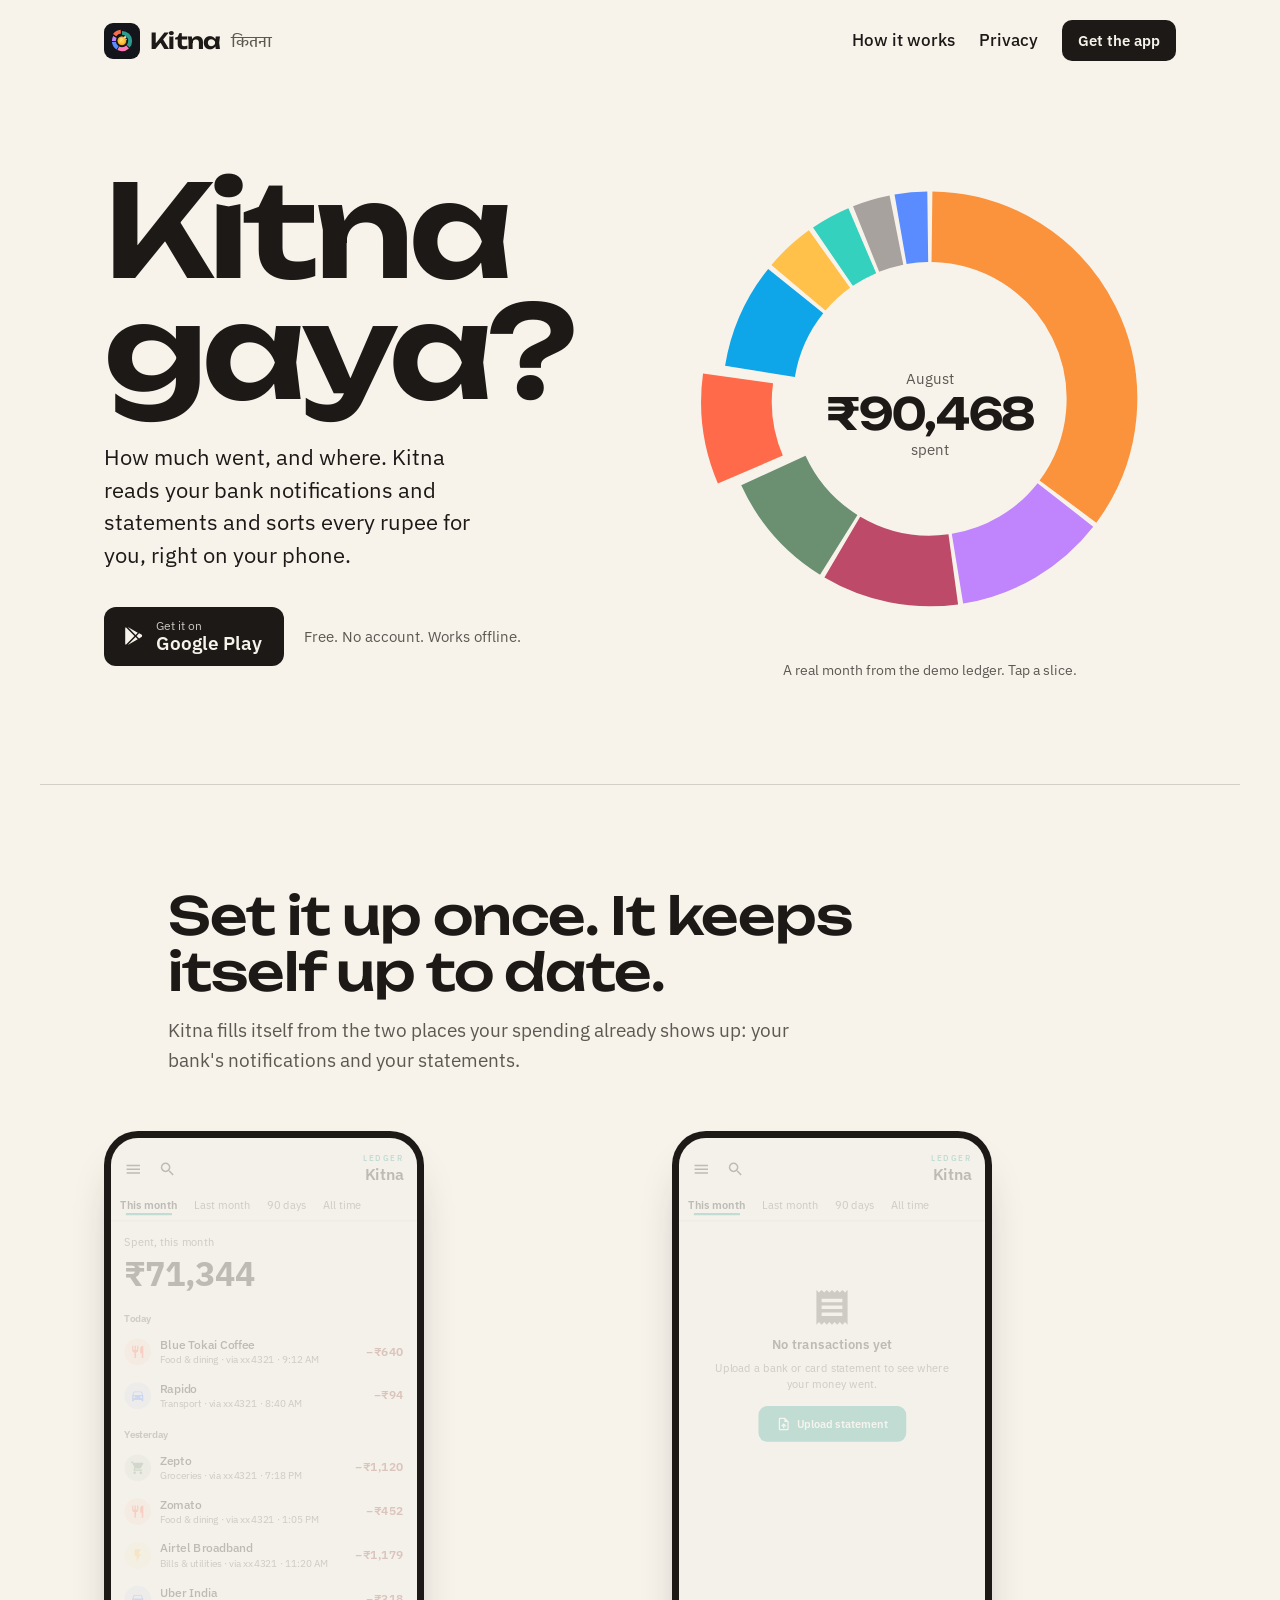
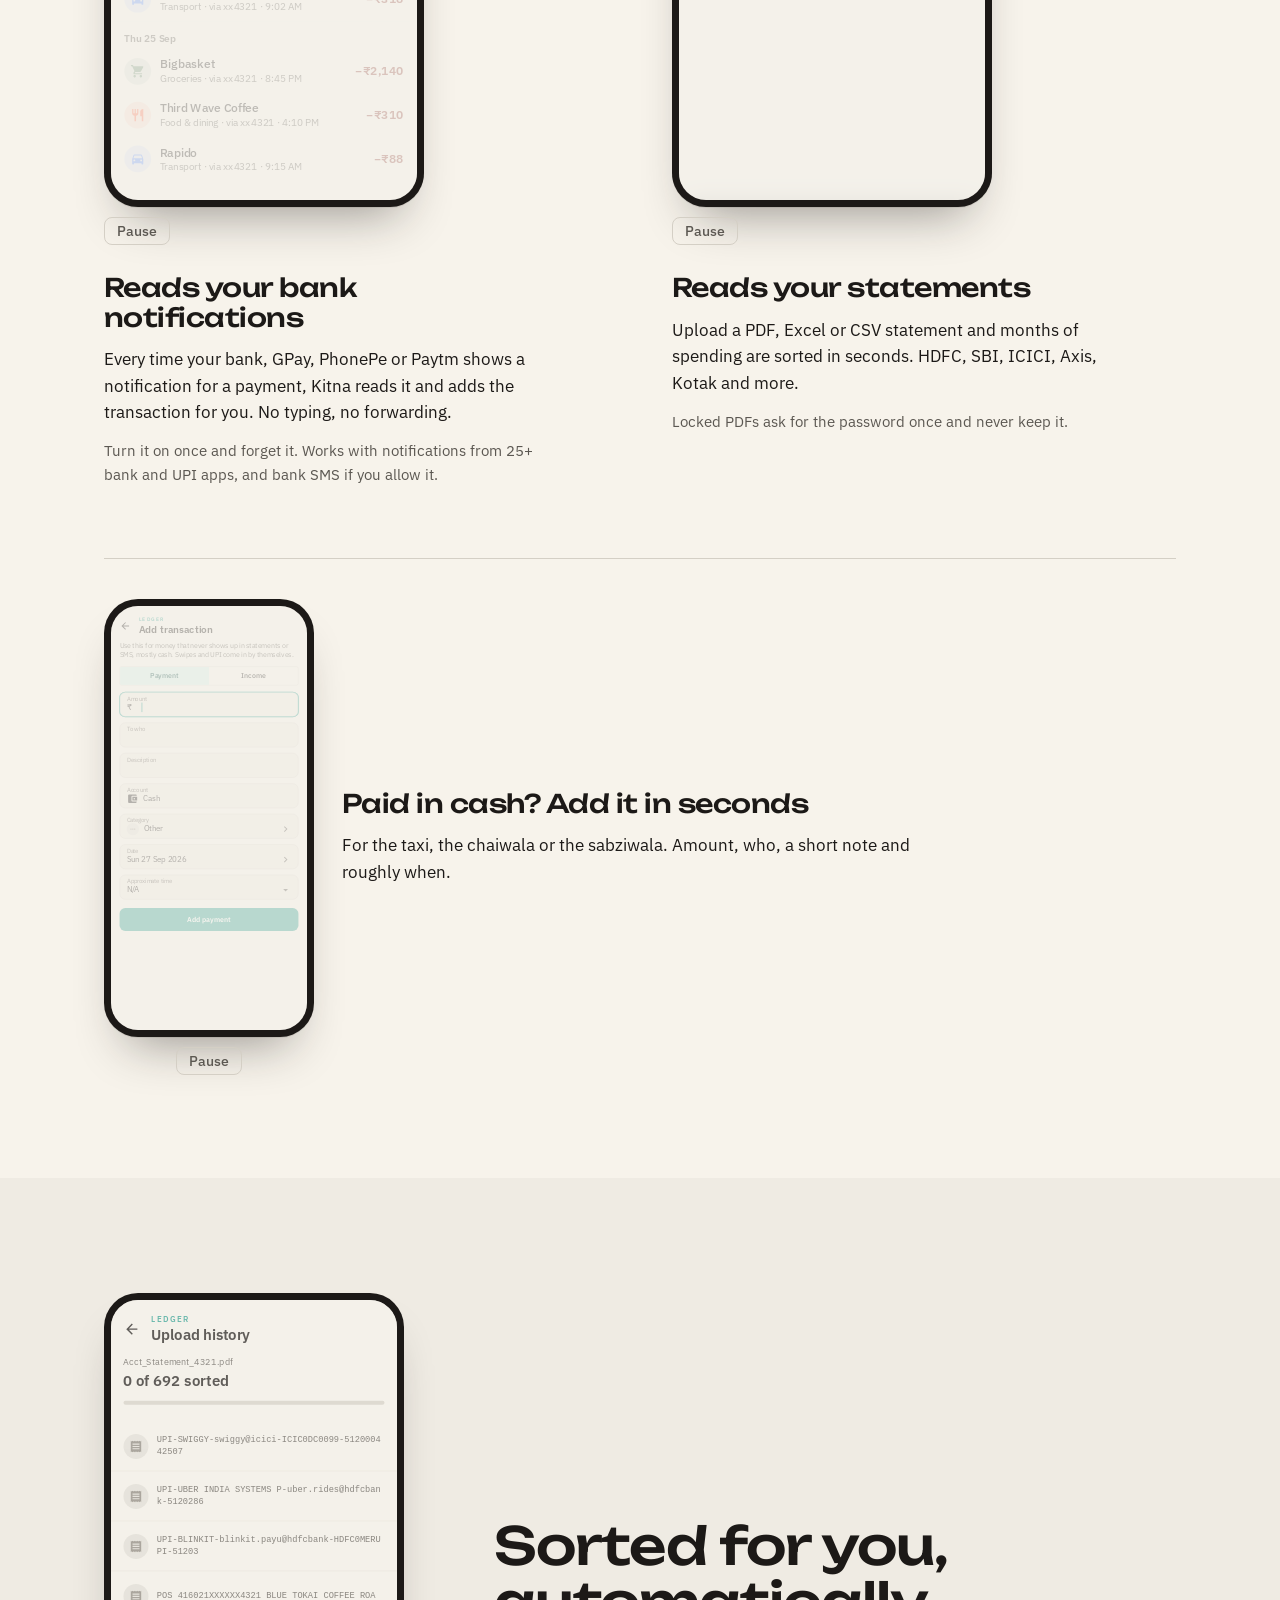
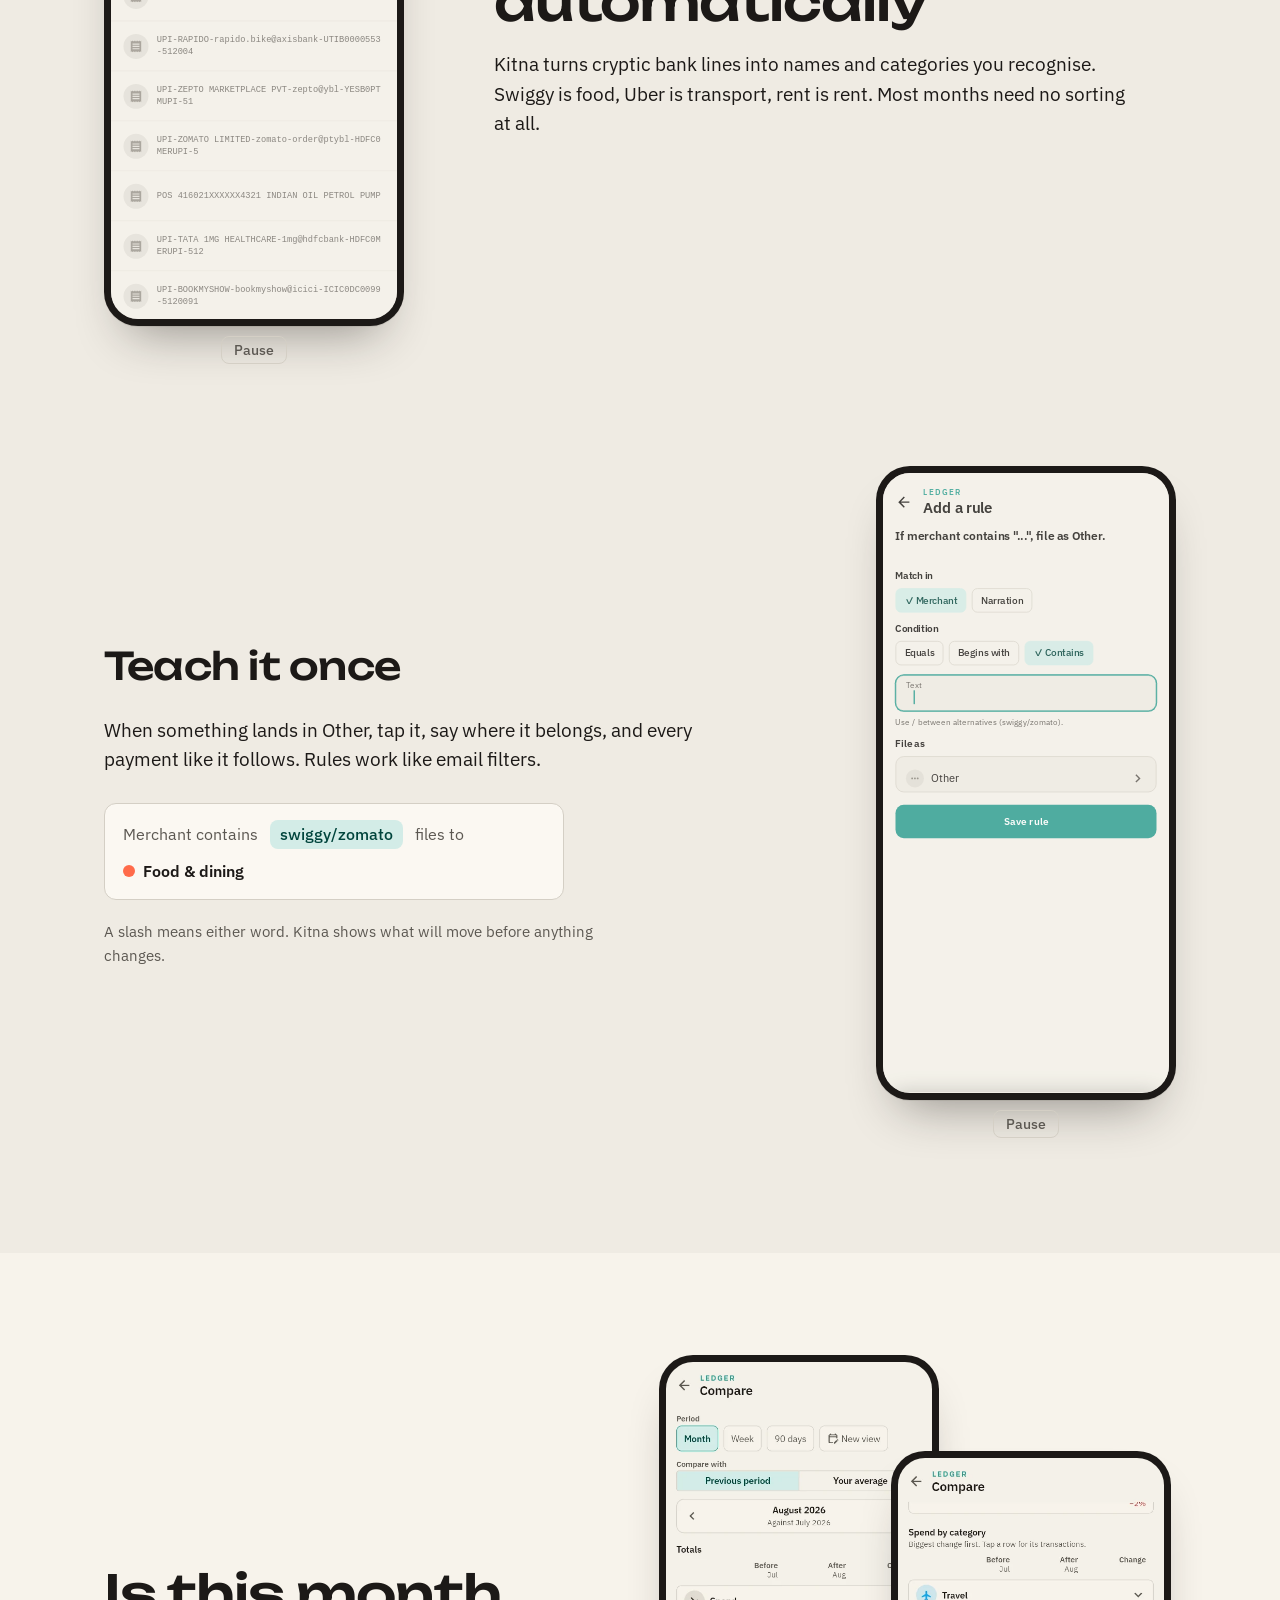
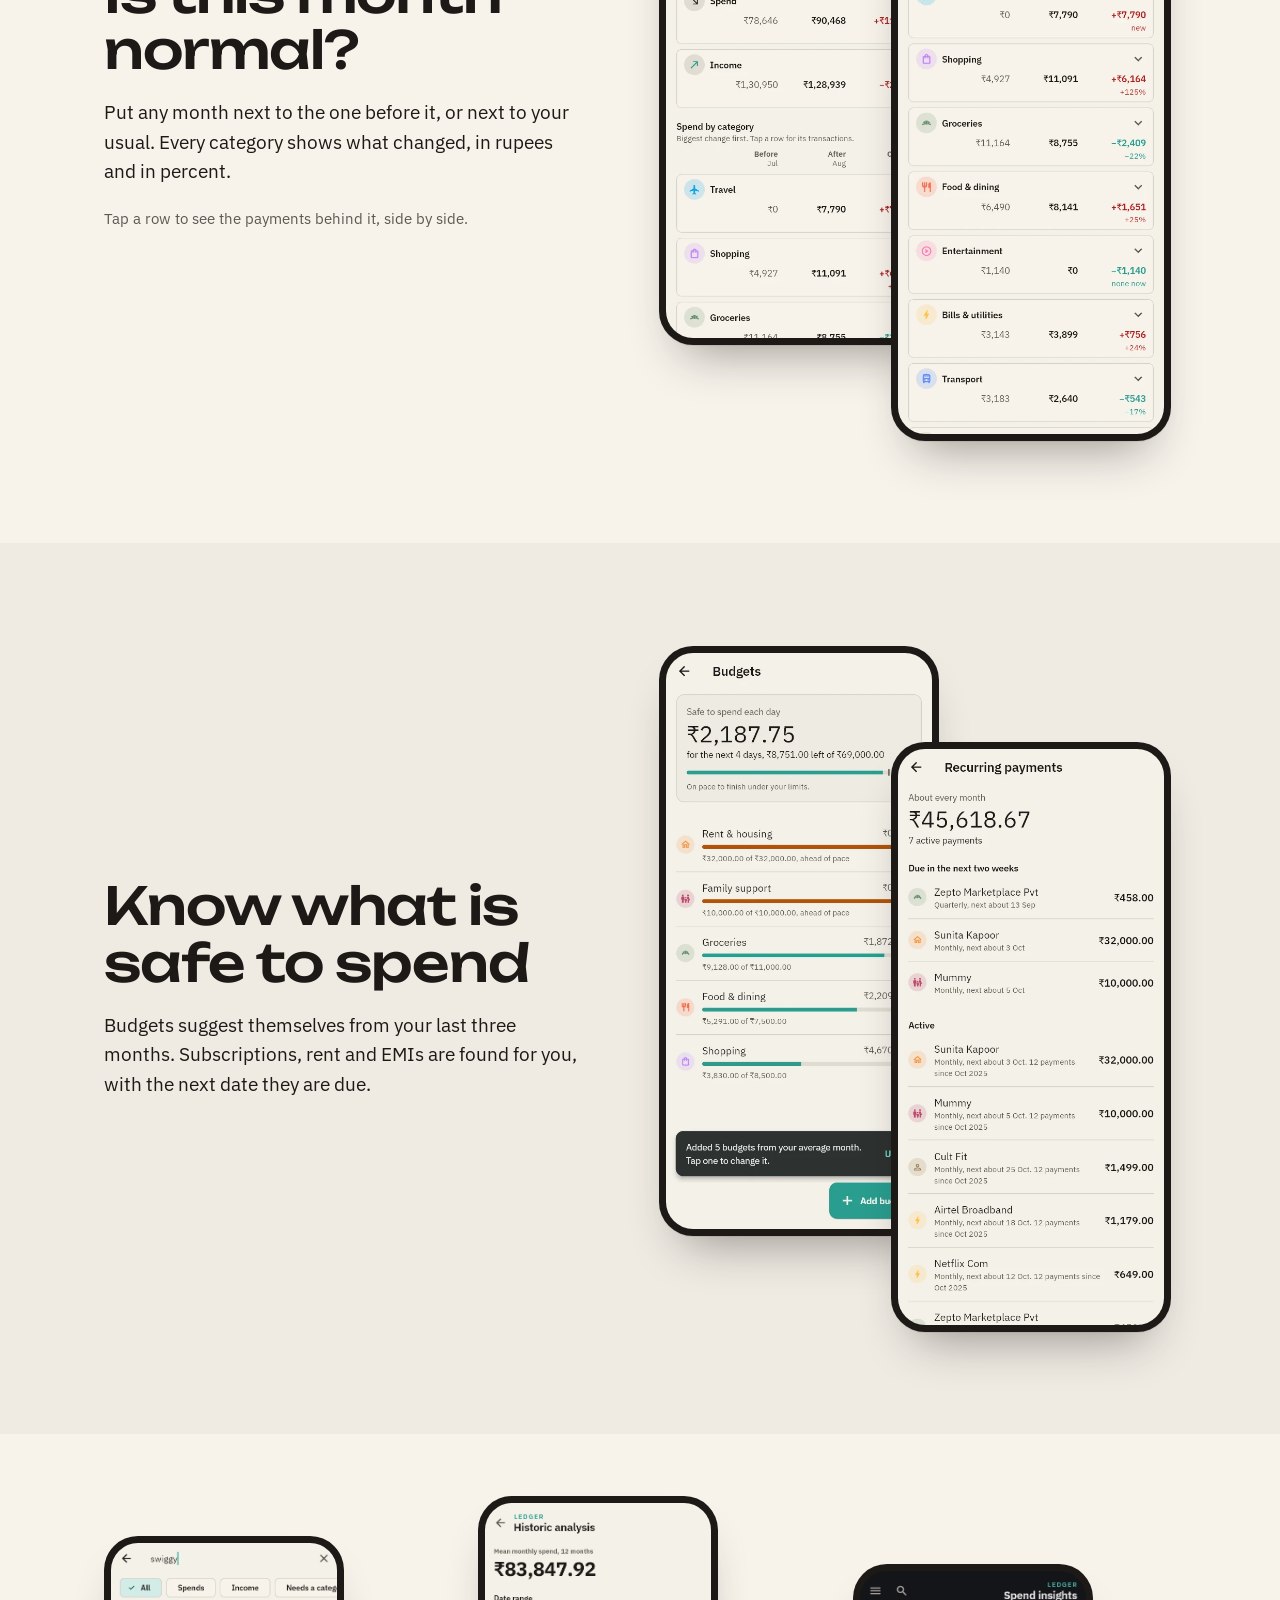
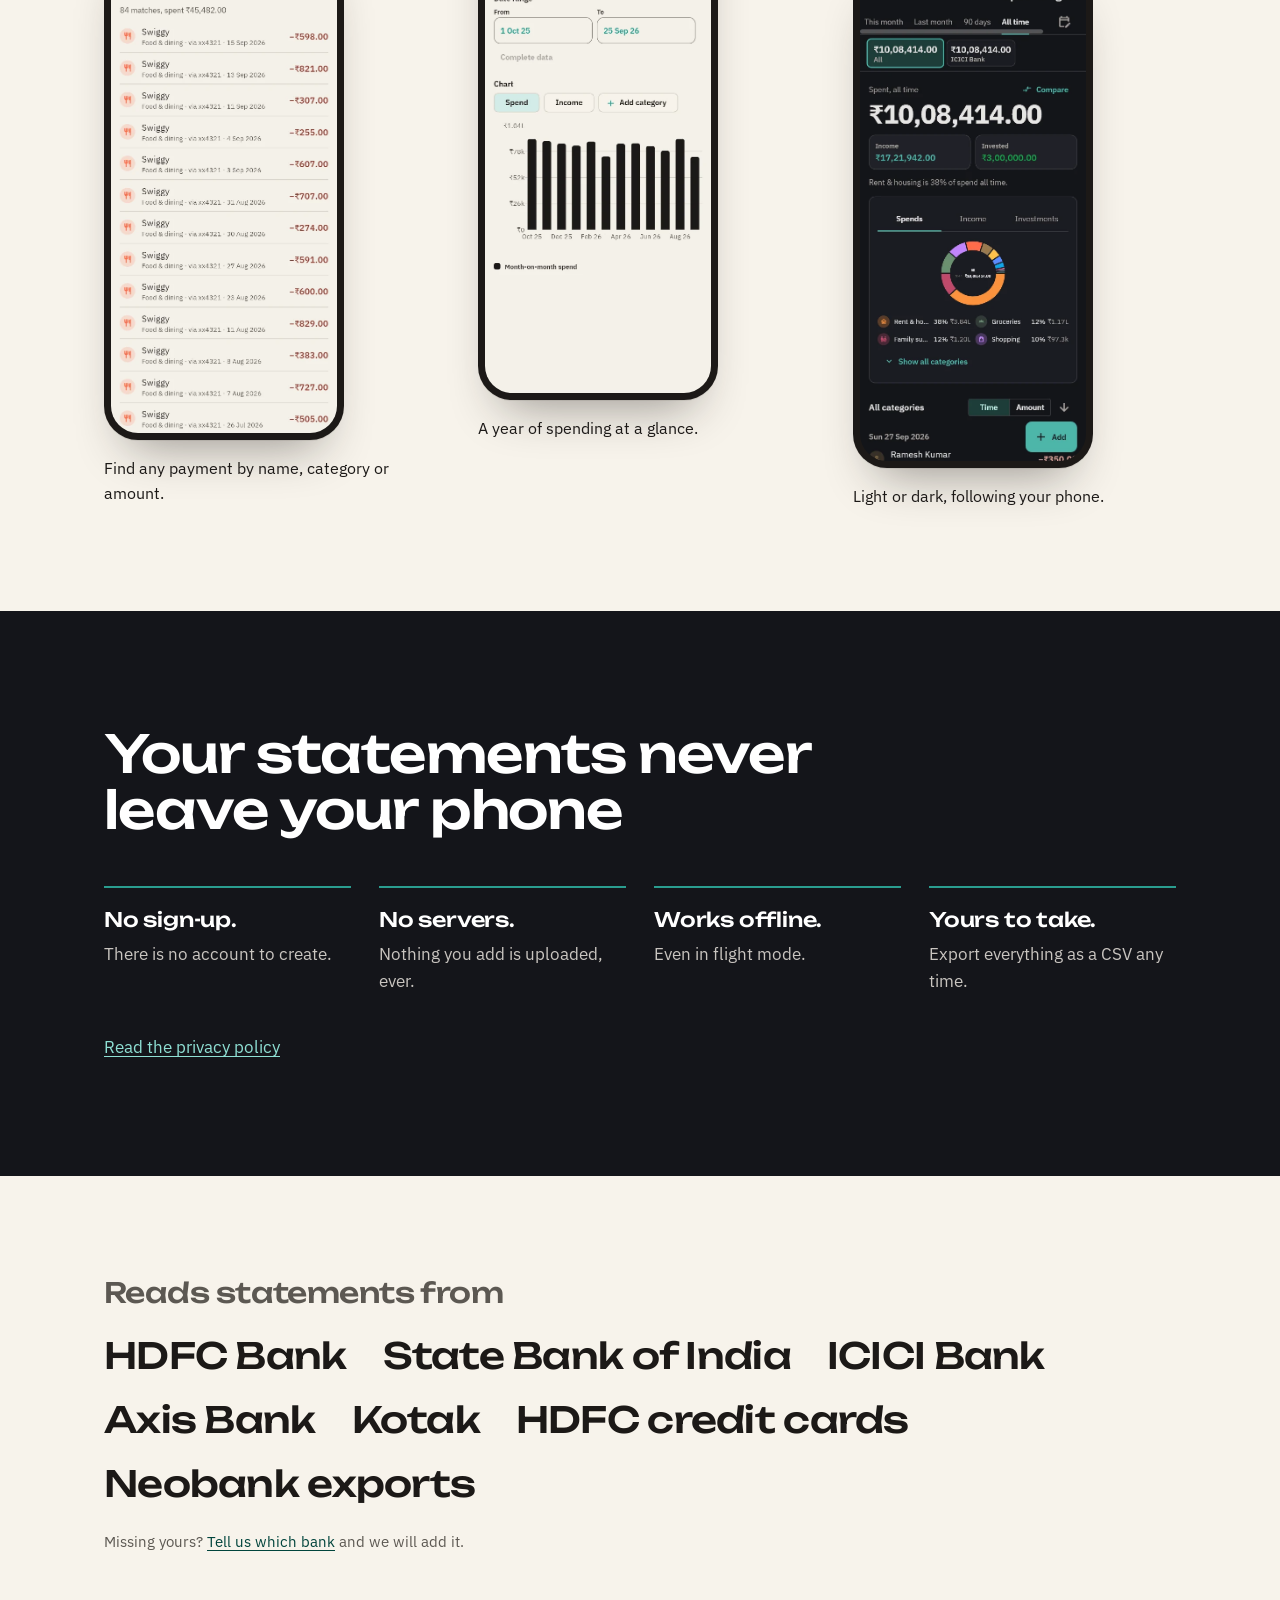
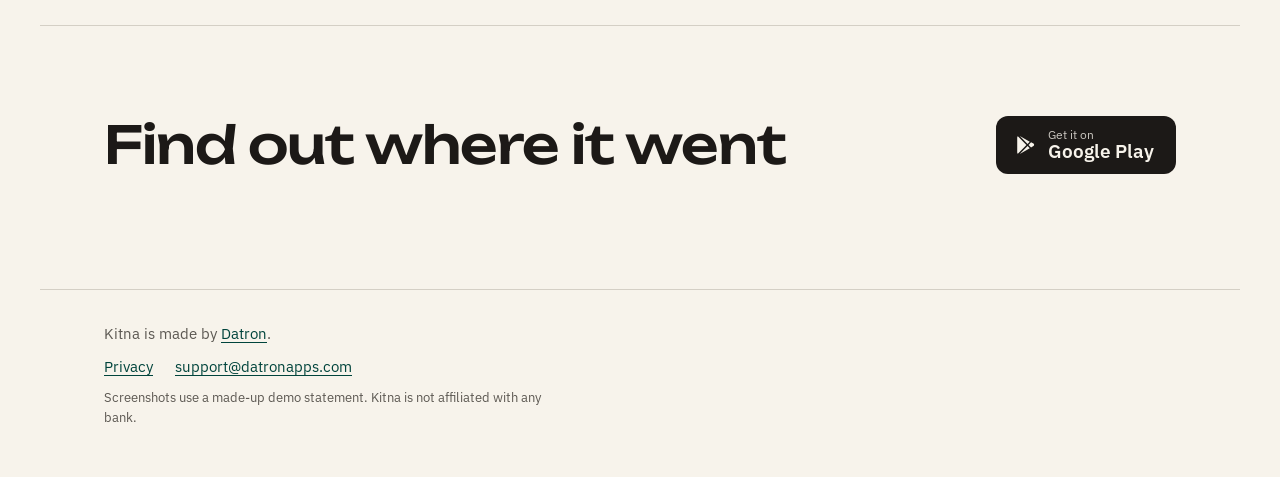
==== commit 38e0eae3: "Drop the footer links to other apps. Co-Authored-By: Claude Opus 5.5 <noreply@anthropic.com>" ====
--- a/index.html
+++ b/index.html
@@ -222,7 +222,7 @@
   </main>
 
   <footer class="foot">
-    <p>Kitna is made by <a href="https://datronapps.com">Datron</a>. Also from us: <a href="https://pocketpad.datronapps.com">PocketPad</a> and <a href="https://foldervault.datronapps.com">Folder Vault</a>.</p>
+    <p>Kitna is made by <a href="https://datronapps.com">Datron</a>.</p>
     <p><a href="privacy.html">Privacy</a> <a href="mailto:support@datronapps.com">support@datronapps.com</a></p>
     <p class="fine">Screenshots use a made-up demo statement. Kitna is not affiliated with any bank.</p>
   </footer>
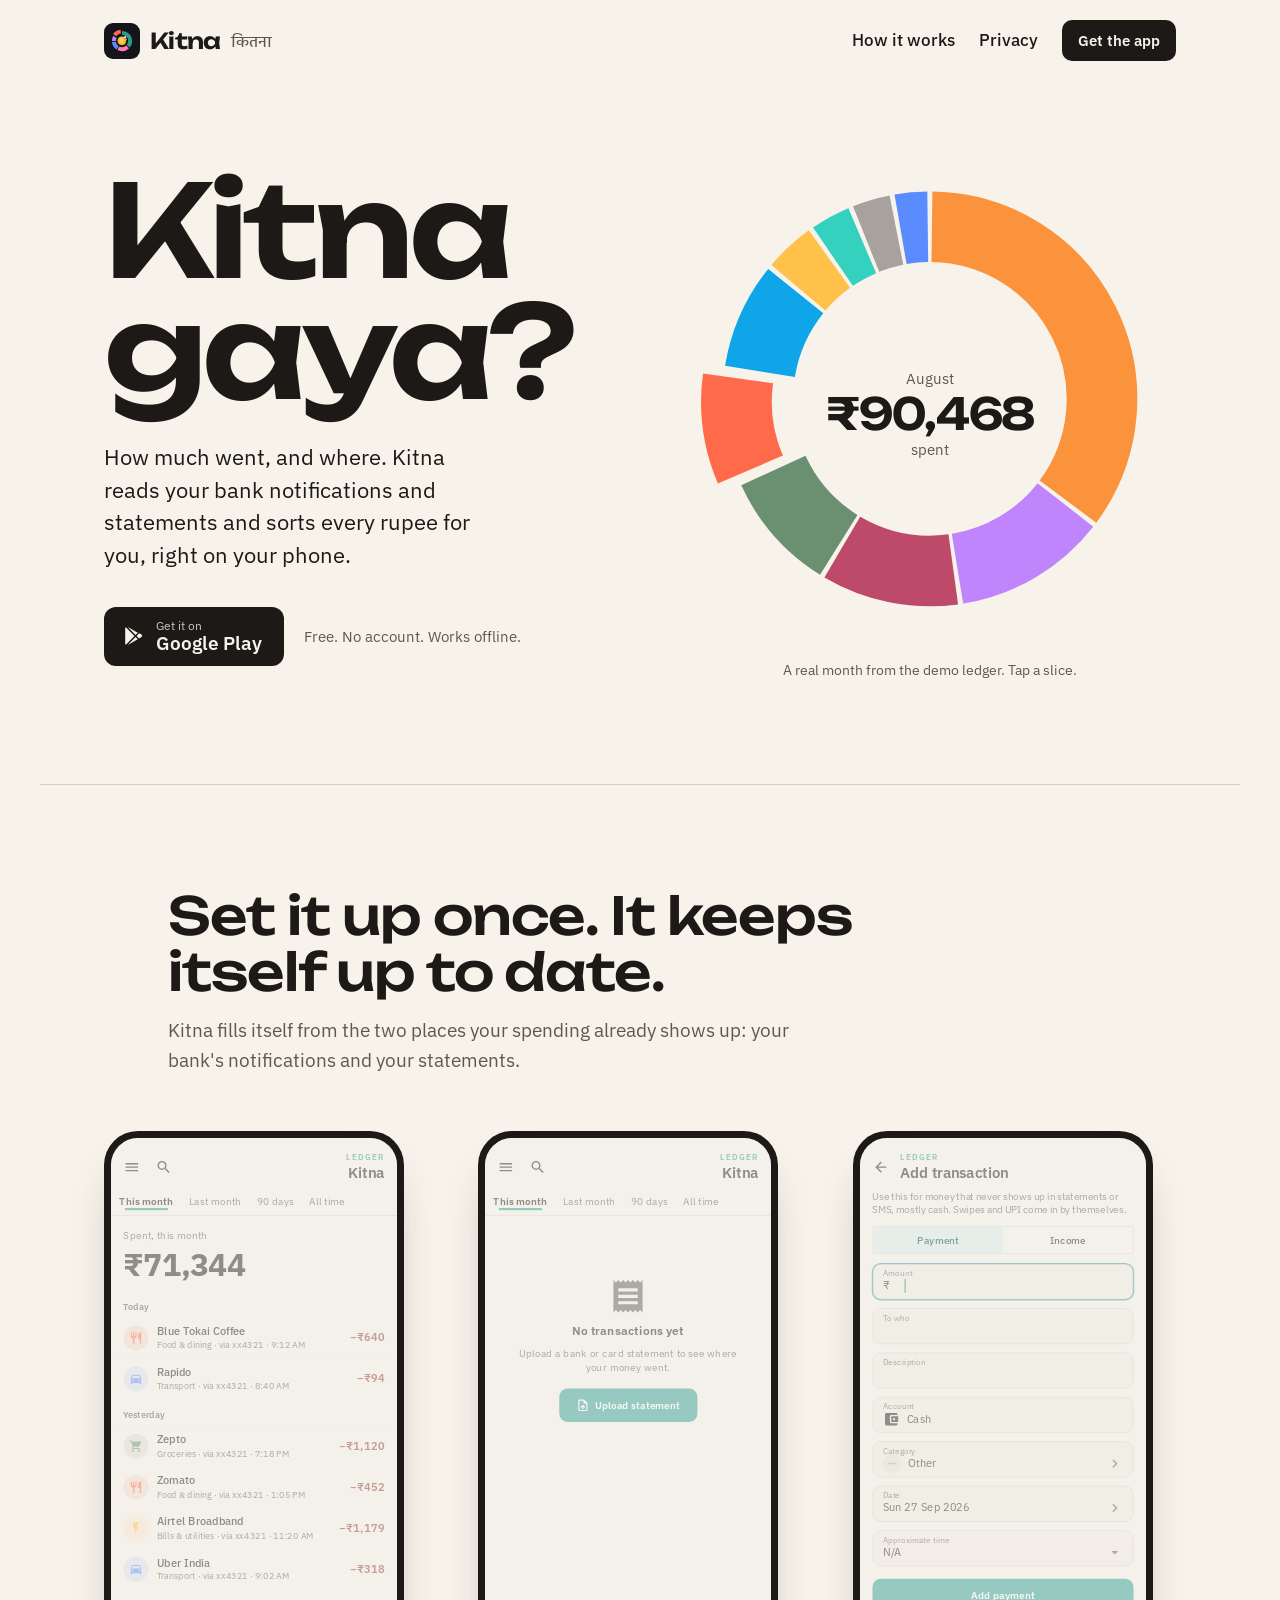
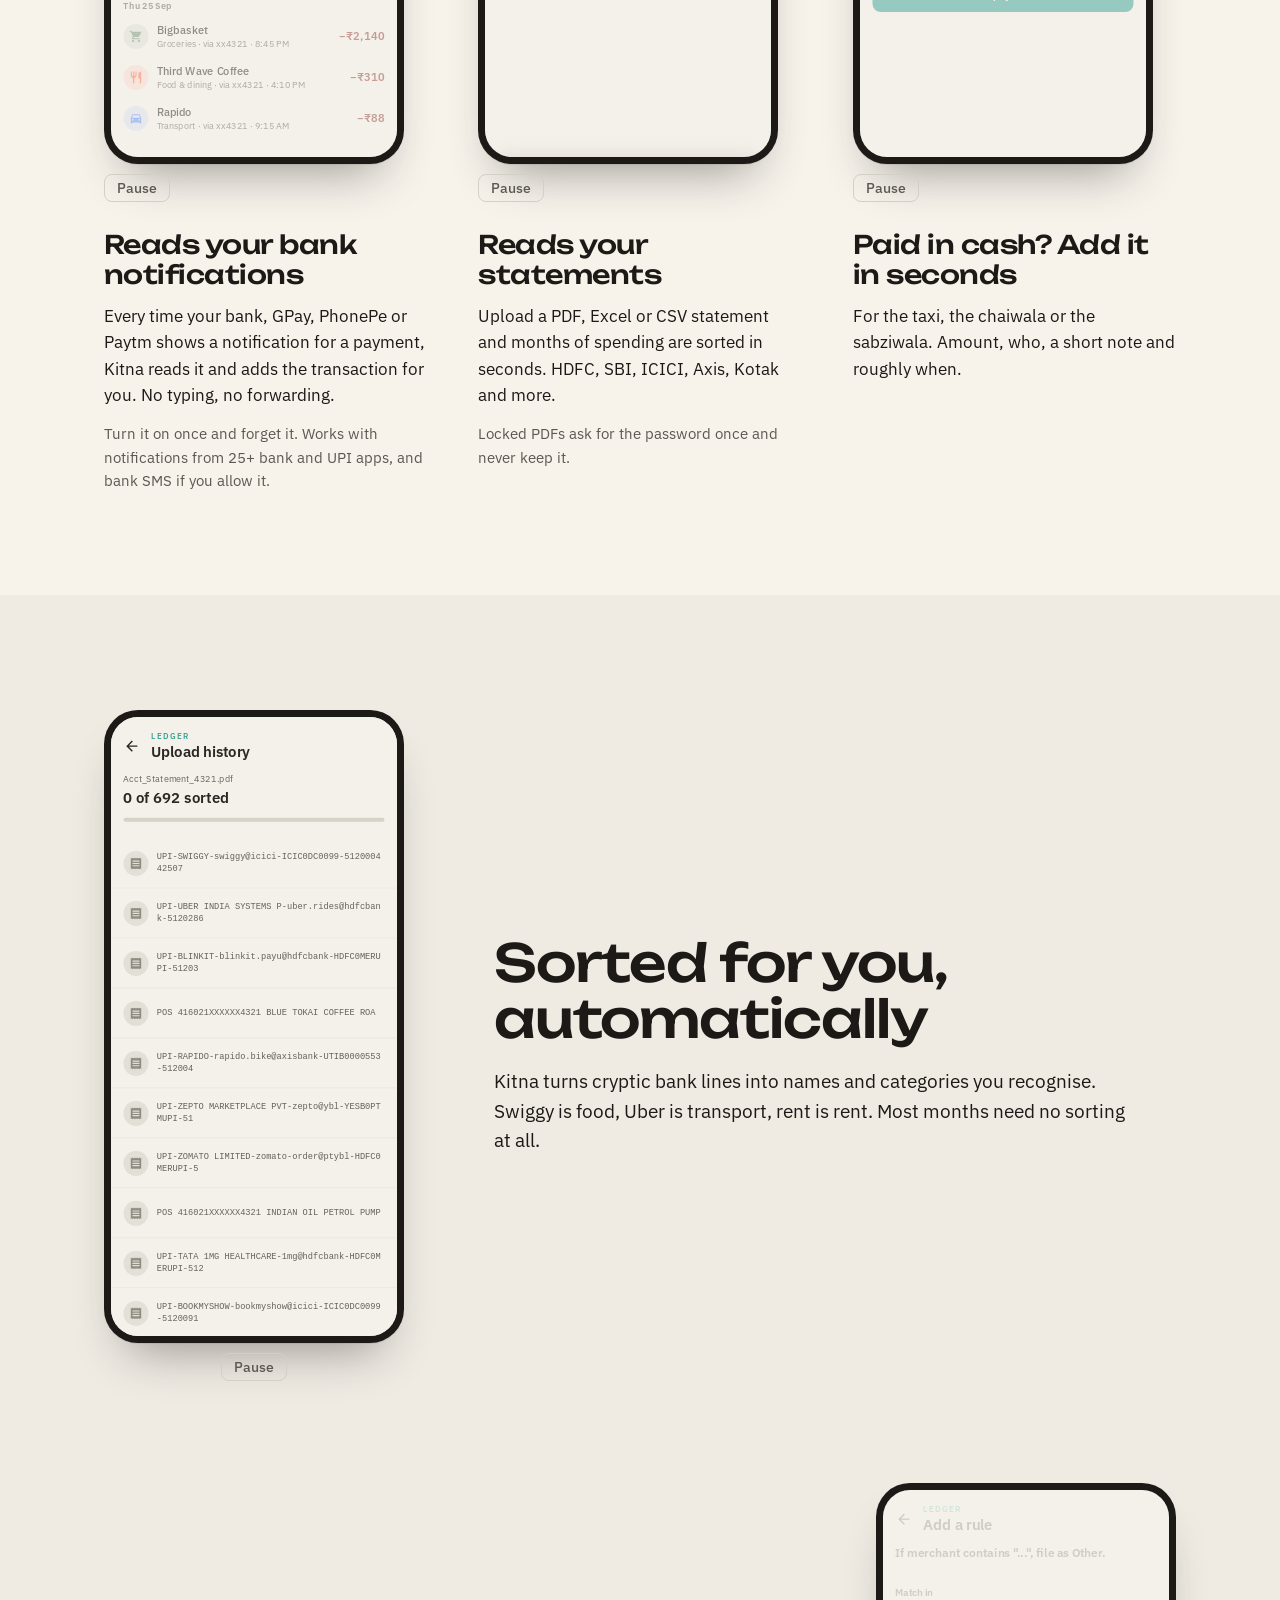
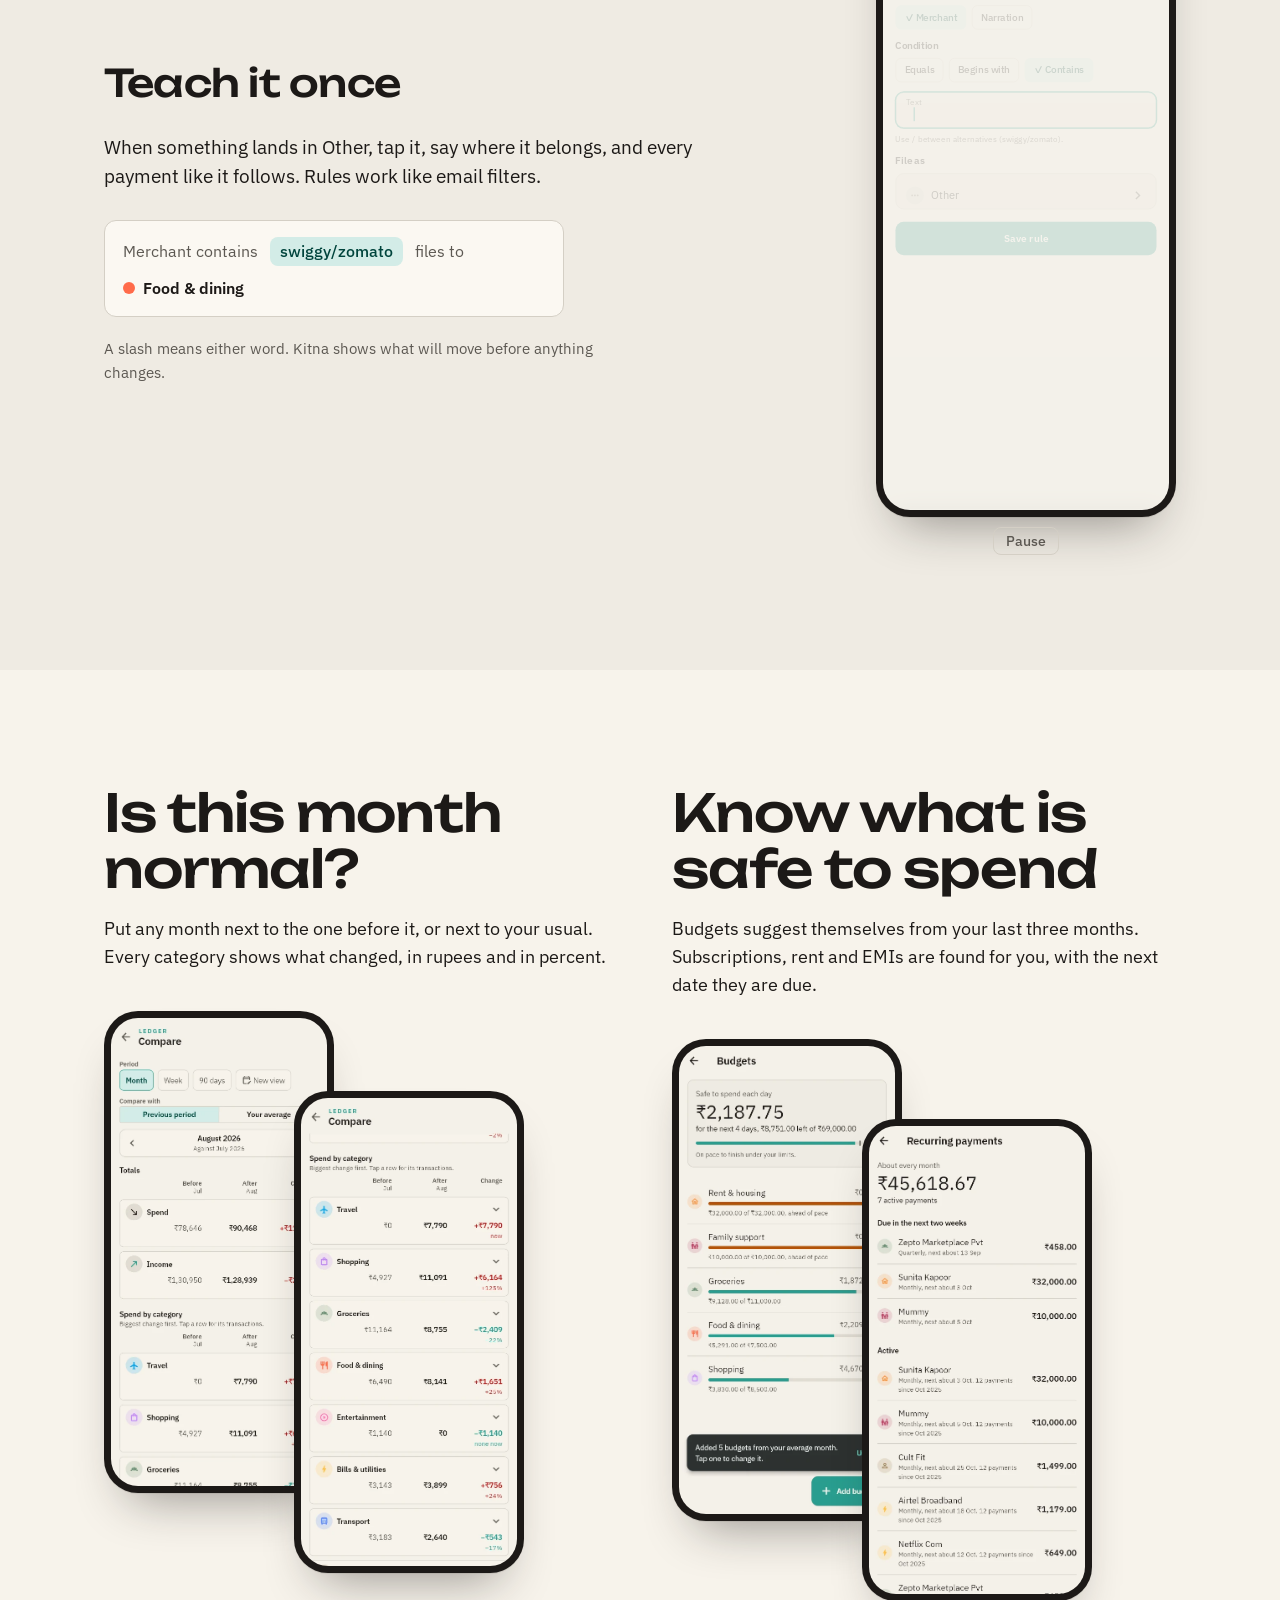
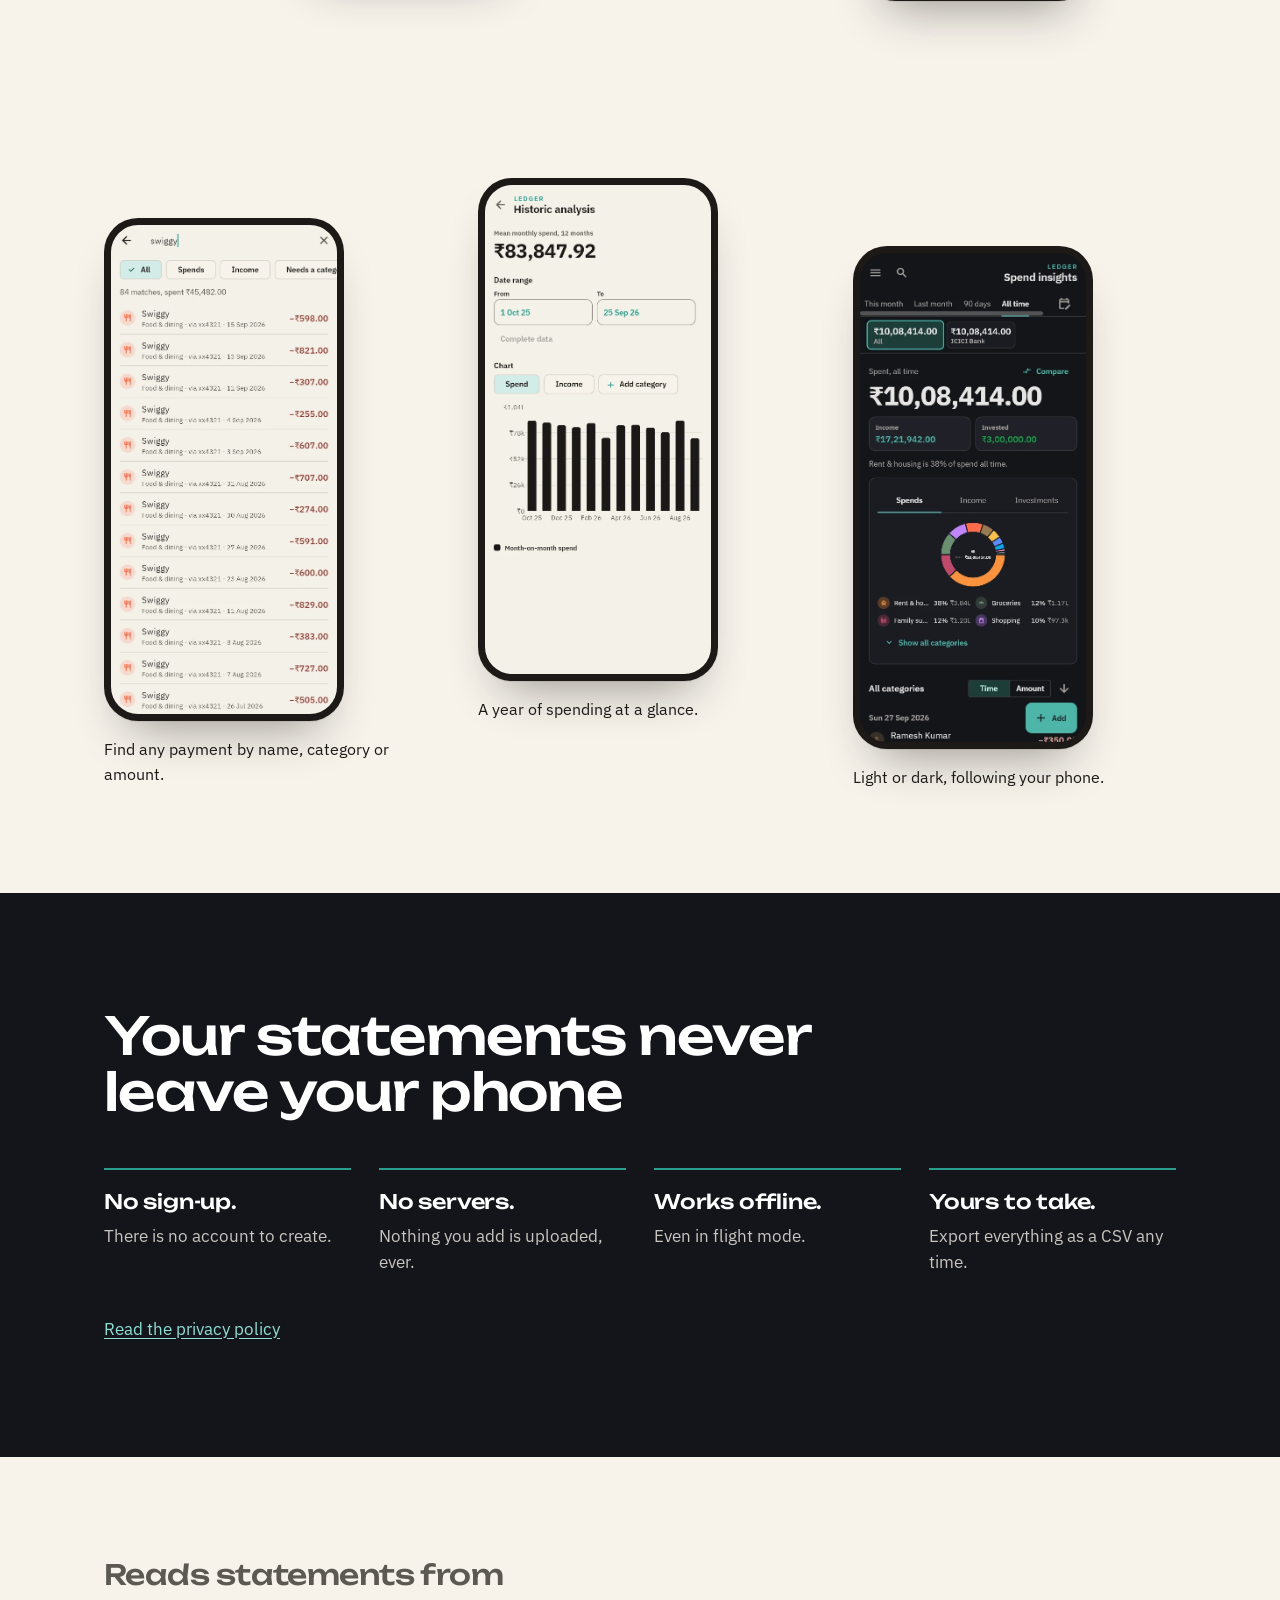
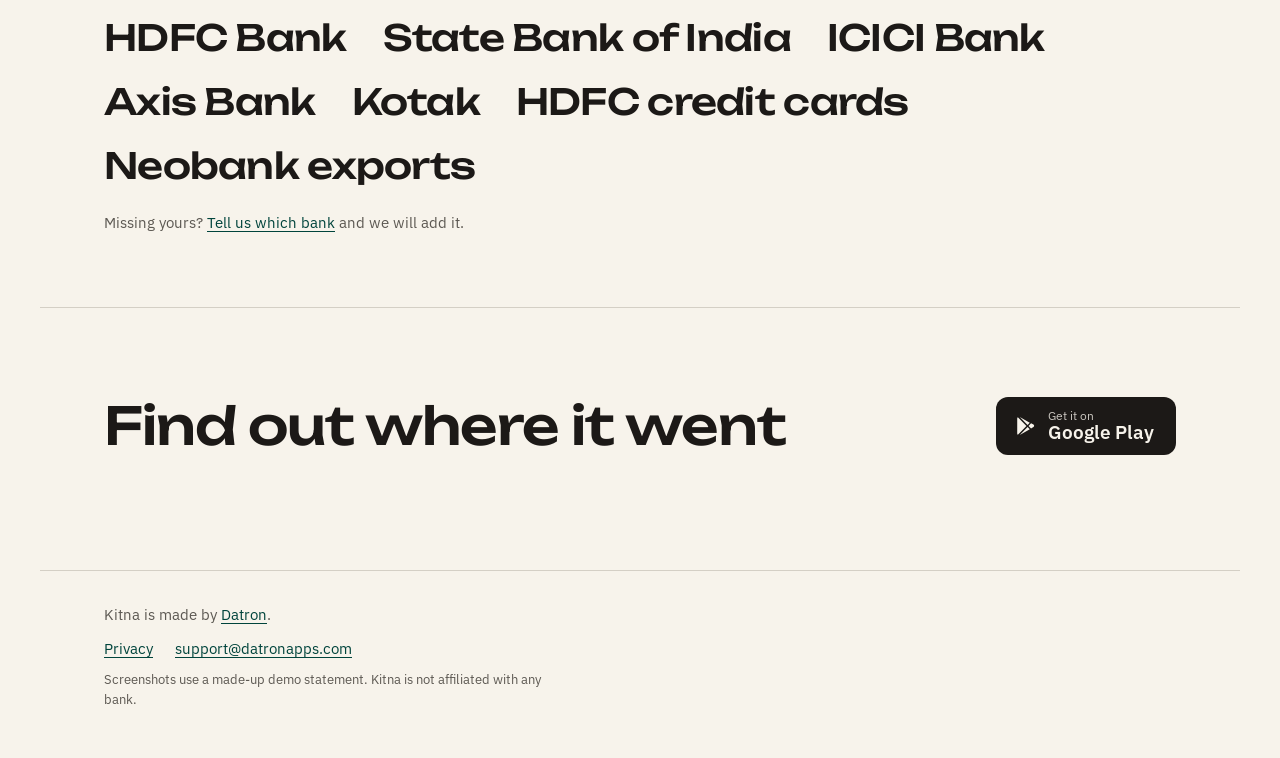
==== commit 1ed16334: "Three-up data row and a combined compare and plan section. Cash entry joins bank notifications and s" ====
--- a/index.html
+++ b/index.html
@@ -86,7 +86,7 @@
         <h2 id="ways-h">Set it up once. It keeps itself up to date.</h2>
         <p>Kitna fills itself from the two places your spending already shows up: your bank's notifications and your statements.</p>
       </div>
-      <div class="lead-pair">
+      <div class="lead-row">
         <article class="lead-feature">
           <div class="demo-wrap">
             <div class="phone demo-phone"><div class="screen-box" data-demo="notify" role="img" aria-label="Animation: bank notifications from HDFC Bank, Google Pay and PhonePe arrive, and each payment appears in Kitna's list on its own while the monthly total goes up."></div></div>
@@ -109,17 +109,17 @@
             <p class="aside">Locked PDFs ask for the password once and never keep it.</p>
           </div>
         </article>
-      </div>
-      <article class="cash-feature">
-        <div class="demo-wrap small">
-          <div class="phone demo-phone"><div class="screen-box" data-demo="cash" role="img" aria-label="Animation: a cash payment of 250 rupees to Taxi, described as Airport drop, filed under Transport at 6 PM, is added and appears at the top of today's list."></div></div>
-          <button class="demo-toggle" type="button" aria-pressed="false">Pause</button>
-        </div>
-        <div class="lead-copy">
-          <h3>Paid in cash? Add it in seconds</h3>
-          <p>For the taxi, the chaiwala or the sabziwala. Amount, who, a short note and roughly when.</p>
-        </div>
-      </article>
+        <article class="lead-feature">
+          <div class="demo-wrap">
+            <div class="phone demo-phone"><div class="screen-box" data-demo="cash" role="img" aria-label="Animation: a cash payment of 250 rupees to Taxi, described as Airport drop, filed under Transport at 6 PM, is added and appears at the top of today's list."></div></div>
+            <button class="demo-toggle" type="button" aria-pressed="false">Pause</button>
+          </div>
+          <div class="lead-copy">
+            <h3>Paid in cash? Add it in seconds</h3>
+            <p>For the taxi, the chaiwala or the sabziwala. Amount, who, a short note and roughly when.</p>
+          </div>
+        </article>
+      </div>
     </section>
 
     <section class="classify" aria-labelledby="classify-h">
@@ -152,27 +152,23 @@
       </div>
     </section>
 
-    <section class="feature compare" aria-labelledby="compare-h">
-      <div class="feature-copy">
+    <section class="insights" aria-label="Compare and plan">
+      <article class="insight">
         <h2 id="compare-h">Is this month normal?</h2>
         <p>Put any month next to the one before it, or next to your usual. Every category shows what changed, in rupees and in percent.</p>
-        <p class="aside">Tap a row to see the payments behind it, side by side.</p>
-      </div>
-      <div class="feature-art duo">
-        <div class="phone"><img src="assets/screenshots/compare.webp" alt="Compare: August 2026 against July 2026, spend up 15 percent." width="515" height="1115" loading="lazy"></div>
-        <div class="phone offset"><img src="assets/screenshots/compare-row.webp" alt="Compare by category, travel and shopping up the most." width="515" height="1115" loading="lazy"></div>
-      </div>
-    </section>
-
-    <section class="feature plan" aria-labelledby="plan-h">
-      <div class="feature-copy">
+        <div class="feature-art duo">
+          <div class="phone"><img src="assets/screenshots/compare.webp" alt="Compare: August 2026 against July 2026, spend up 15 percent." width="515" height="1115" loading="lazy"></div>
+          <div class="phone offset"><img src="assets/screenshots/compare-row.webp" alt="Compare by category, travel and shopping up the most." width="515" height="1115" loading="lazy"></div>
+        </div>
+      </article>
+      <article class="insight">
         <h2 id="plan-h">Know what is safe to spend</h2>
         <p>Budgets suggest themselves from your last three months. Subscriptions, rent and EMIs are found for you, with the next date they are due.</p>
-      </div>
-      <div class="feature-art duo">
-        <div class="phone"><img src="assets/screenshots/budgets.webp" alt="Budgets: safe to spend 2,187 rupees each day for the next 4 days." width="515" height="1115" loading="lazy"></div>
-        <div class="phone offset"><img src="assets/screenshots/recurring.webp" alt="Recurring payments: about 45,618 rupees a month across 7 active payments." width="515" height="1115" loading="lazy"></div>
-      </div>
+        <div class="feature-art duo">
+          <div class="phone"><img src="assets/screenshots/budgets.webp" alt="Budgets: safe to spend 2,187 rupees each day for the next 4 days." width="515" height="1115" loading="lazy"></div>
+          <div class="phone offset"><img src="assets/screenshots/recurring.webp" alt="Recurring payments: about 45,618 rupees a month across 7 active payments." width="515" height="1115" loading="lazy"></div>
+        </div>
+      </article>
     </section>
 
     <section class="more" aria-labelledby="more-h">
--- a/demos.css
+++ b/demos.css
@@ -1,17 +1,14 @@
 /* Feature layout around the live demos, and the recreated app screens. */
-.lead-pair { display: grid; grid-template-columns: 1fr 1fr; gap: clamp(32px, 5vw, 72px); margin-top: 56px; }
+.lead-row { display: grid; grid-template-columns: repeat(auto-fit, minmax(260px, 1fr)); gap: 56px clamp(28px, 4vw, 56px); margin-top: 56px; }
 .lead-feature { display: grid; grid-template-columns: 1fr; gap: 28px; align-content: start; }
 .lead-feature .demo-wrap { align-items: flex-start; }
-.lead-feature .demo-wrap .phone { max-width: 320px; }
+.lead-feature .demo-wrap .phone { max-width: 300px; }
 .lead-feature .lead-copy { max-width: 440px; }
 .lead-copy h3 { margin-top: 0; font-family: var(--display); font-weight: 500; font-size: clamp(22px, 2vw, 26px); letter-spacing: -0.02em; line-height: 1.15; }
 .lead-copy p { margin-top: 14px; font-size: 17px; }
 .lead-copy p.aside { font-size: 15px; }
-.cash-feature { display: flex; align-items: center; gap: 28px; margin-top: 72px; padding-top: 40px; border-top: 1px solid var(--rule); }
-.demo-wrap { display: flex; flex-direction: column; align-items: center; gap: 10px; }
+.demo-wrap { display: flex; flex-direction: column; align-items: center; gap: 10px; width: 100%; }
 .demo-wrap .phone { width: 100%; max-width: 300px; }
-.demo-wrap.small .phone { max-width: 210px; }
-.cash-feature .demo-wrap { flex: 0 0 210px; }
 .demo-toggle {
   font: 500 14px var(--body); color: var(--ink-soft); background: none; border: 1px solid var(--rule);
   border-radius: 8px; padding: 4px 12px; cursor: pointer;
@@ -24,7 +21,6 @@
 .h-sub { font-family: var(--display); font-weight: 500; font-size: clamp(26px, 3.2vw, 38px); letter-spacing: -0.02em; margin: 0; }
 
 @media (max-width: 900px) {
-  .lead-pair { grid-template-columns: 1fr; }
   .classify-top, .classify-rule { grid-template-columns: 1fr; }
   .classify-rule .demo-wrap { order: 2; }
   .classify .demo-wrap .phone { max-width: 280px; }
@@ -32,9 +28,6 @@
 @media (max-width: 560px) {
   .lead-feature .demo-wrap { align-items: center; }
   .lead-feature .demo-wrap .phone { max-width: 280px; }
-  .cash-feature { flex-direction: column; align-items: flex-start; }
-  .cash-feature .demo-wrap { flex: none; align-self: center; }
-  .cash-feature .demo-wrap.small .phone { max-width: 250px; }
 }
 
 /* Recreated app screens: built at 412x892 like the app, scaled to the phone by --s. */
@@ -152,3 +145,20 @@
 .app .cls-done { opacity: var(--k, 0); transform: translateY(calc((1 - var(--k, 0)) * 24px)); }
 .app .cls-done .row { flex: 1; background: transparent; }
 .app .cls-foot { margin: 18px; color: #00443C; font-weight: 600; opacity: 0; }
+
+/* Compare and plan: side by side when there is room. */
+.insights { max-width: var(--max); margin: 0 auto; padding: clamp(64px, 9vw, 120px) var(--gutter); display: grid; grid-template-columns: 1fr; gap: clamp(72px, 9vw, 112px); }
+.insight h2 { max-width: 14ch; }
+.insight > p { margin-top: 18px; font-size: 18px; max-width: 46ch; }
+.insight .feature-art { margin-top: 40px; justify-content: flex-start; }
+.insight .feature-art.duo .phone { width: min(250px, 42vw); }
+.insight .feature-art.duo .offset { margin-left: -40px; margin-top: 80px; }
+@media (min-width: 1000px) {
+  .insights { grid-template-columns: 1fr 1fr; gap: clamp(40px, 5vw, 80px); }
+  .insight .feature-art.duo .phone { width: min(230px, 18vw); }
+}
+@media (max-width: 640px) {
+  .insight .feature-art { justify-content: center; }
+  .insight .feature-art.duo .phone { width: 58vw; }
+  .insight .feature-art.duo .offset { margin-left: -22vw; margin-top: 64px; }
+}
